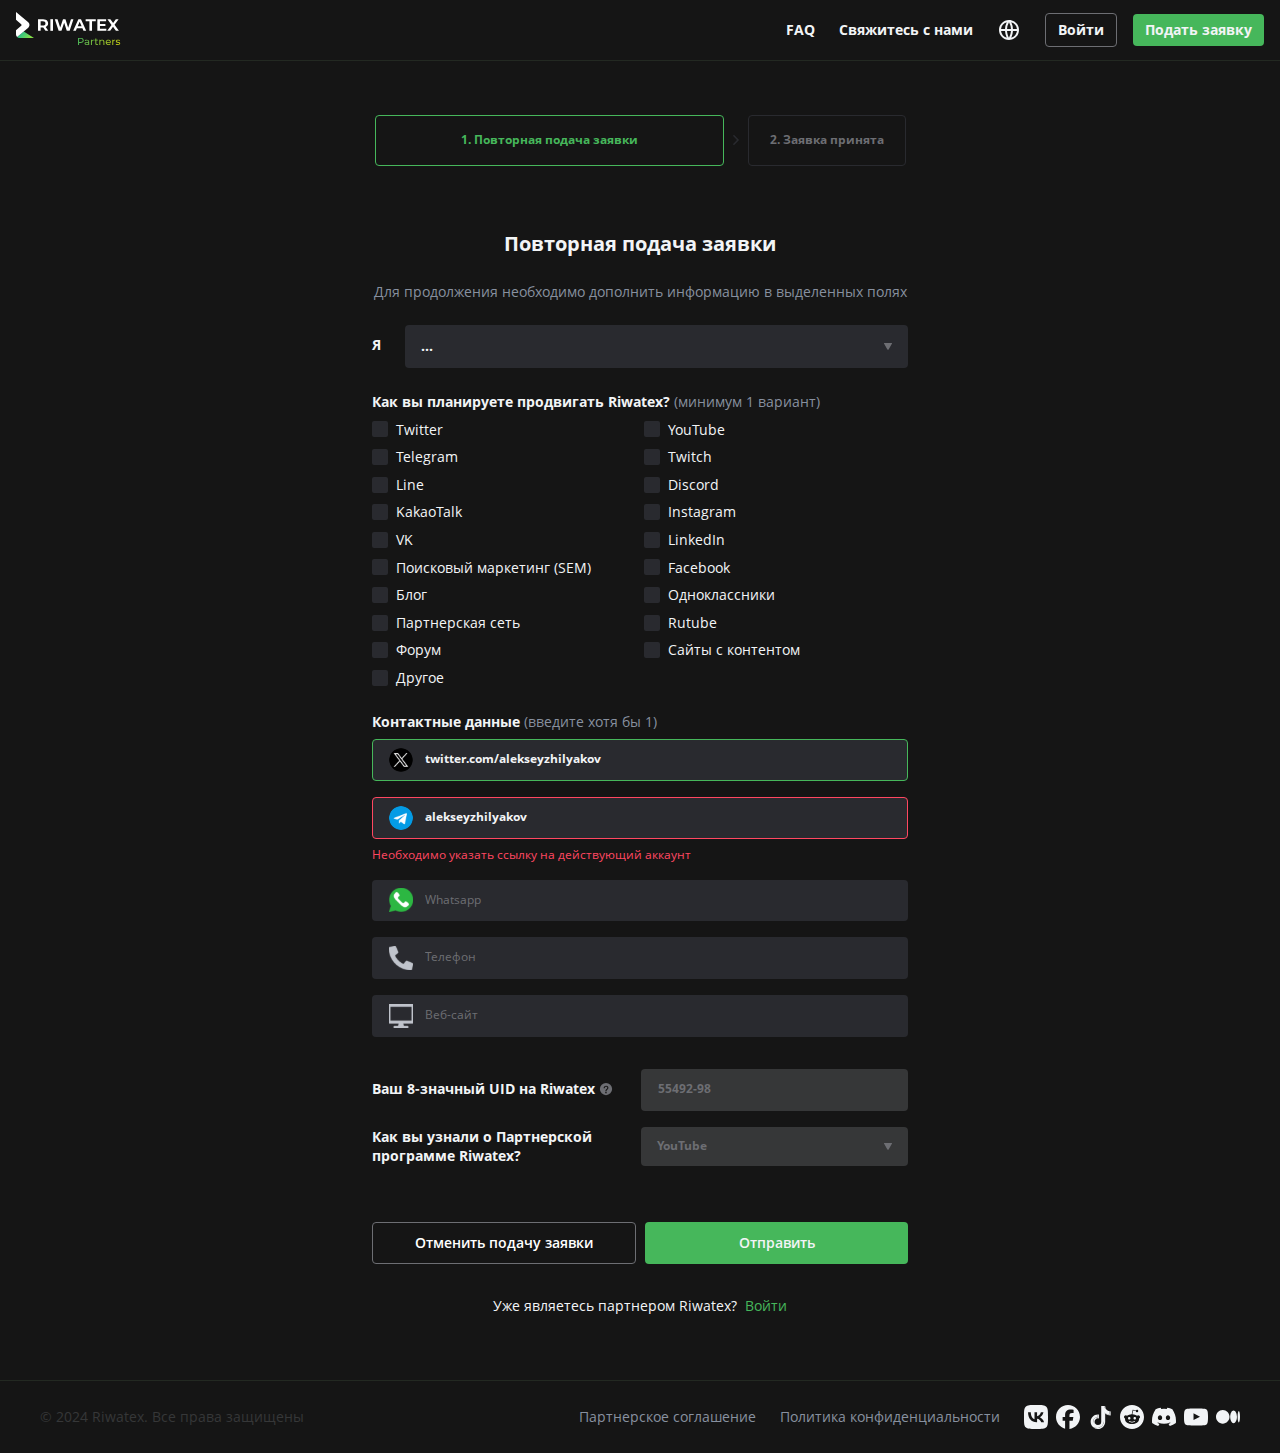
==== apply-repeat.html @ 4614bf26 "страница повторной подачи заявки" ====
<!DOCTYPE html>
<html lang="ru">
  <head>
    <meta charset="utf-8">
    <meta http-equiv="X-UA-Compatible" content="IE=edge">
    <title>Riwatex Apply-Repeat</title>
    <meta name="theme-color" content="#fff">
    <meta name="apple-mobile-web-app-status-bar-style" content="black-translucent">
    <meta name="viewport" content="width=device-width, viewport-fit=cover, user-scalable=no, initial-scale=1.0, maximum-scale=1.0, minimum-scale=1.0">
    <link rel="shortcut icon" href="img/favicons/favicon.ico" type="image/x-icon">
    <link rel="icon" sizes="16x16" href="img/favicons/favicon-16x16.png" type="image/png">
    <link rel="icon" sizes="32x32" href="img/favicons/favicon-32x32.png" type="image/png">
    <link rel="apple-touch-icon-precomposed" href="img/favicons/apple-touch-icon-precomposed.png">
    <link rel="apple-touch-icon" href="img/favicons/apple-touch-icon.png">
    <link rel="apple-touch-icon" sizes="57x57" href="img/favicons/apple-touch-icon-57x57.png">
    <link rel="apple-touch-icon" sizes="60x60" href="img/favicons/apple-touch-icon-60x60.png">
    <link rel="apple-touch-icon" sizes="72x72" href="img/favicons/apple-touch-icon-72x72.png">
    <link rel="apple-touch-icon" sizes="76x76" href="img/favicons/apple-touch-icon-76x76.png">
    <link rel="apple-touch-icon" sizes="114x114" href="img/favicons/apple-touch-icon-114x114.png">
    <link rel="apple-touch-icon" sizes="120x120" href="img/favicons/apple-touch-icon-120x120.png">
    <link rel="apple-touch-icon" sizes="144x144" href="img/favicons/apple-touch-icon-144x144.png">
    <link rel="apple-touch-icon" sizes="152x152" href="img/favicons/apple-touch-icon-152x152.png">
    <link rel="apple-touch-icon" sizes="167x167" href="img/favicons/apple-touch-icon-167x167.png">
    <link rel="apple-touch-icon" sizes="180x180" href="img/favicons/apple-touch-icon-180x180.png">
    <link rel="apple-touch-icon" sizes="1024x1024" href="img/favicons/apple-touch-icon-1024x1024.png">
    <link rel="stylesheet" href="styles/main.min.css">
  </head>
  <body>
    <div class="wrapper">
      <header class="header"> 
        <div class="header__inner"> <a class="header__logo" href="/"><img src="img/header/logo.svg" alt="Riwatex"></a>
          <div class="header__links-logout"><a class="header__link" href="/">FAQ</a><a class="header__link" href="/">Свяжитесь с нами</a></div>
          <div class="header__lang js-openLang">
            <svg>
              <use xlink:href="img/sprites/sprite.svg#lang"></use>
            </svg>
          </div><a class="link-btn header__link-btn-simple link-btn--simple" href="#" target="_self">Войти</a><a class="link-btn header__link-btn-green link-btn--green" href="/apply.html" target="_self">Подать заявку</a>
          <div class="header__burger js-burgerBtn">
            <svg>
              <use xlink:href="img/sprites/sprite.svg#burger"></use>
            </svg>
          </div>
        </div>
        <div class="mobile-menu js-mobileMenu">
          <div class="container">
            <div class="mobile-menu__inner"><a class="mobile-menu__link" href="#">FAQ </a><a class="mobile-menu__link" href="#">Свяжитесь с нами</a>
            </div>
          </div>
        </div>
        <div class="mobile-lang mobile-lang--logout js-mobileLang">
          <div class="container">
            <div class="mobile-lang__inner">
              <h4 class="mobile-lang__title">Выбрать язык
                <svg class="js-closeLang">
                  <use xlink:href="img/sprites/sprite.svg#close"></use>
                </svg>
              </h4>
              <ul class="mobile-lang__items">
                <li class="mobile-lang__item js-mobileLangItem"><span>EN</span>English</li>
                <li class="mobile-lang__item js-mobileLangItem active"><span>RU</span>Русский</li>
                <li class="mobile-lang__item js-mobileLangItem"><span>KZ</span>Kazakh</li>
              </ul>
            </div>
          </div>
        </div>
        <div class="header-profile js-header-profile">
          <div class="header-profile__inner">
            <h4 class="header-profile__min-title">Обзор</h4>
            <ul class="header-profile__items">
              <li class="header-profile__item">
                <svg>
                  <use xlink:href="img/sprites/sprite.svg#profile"></use>
                </svg><a href="#">Мой профиль</a>
              </li>
              <li class="header-profile__item">
                <svg>
                  <use xlink:href="img/sprites/sprite.svg#security"></use>
                </svg><a href="#">Безопасность</a>
              </li>
              <li class="header-profile__item">
                <svg>
                  <use xlink:href="img/sprites/sprite.svg#key"></use>
                </svg><a href="#">Настройка 2FA</a>
              </li>
              <li class="header-profile__item">
                <svg>
                  <use xlink:href="img/sprites/sprite.svg#clock"></use>
                </svg><a href="#">История входа</a>
              </li>
            </ul><a class="header-profile__log-out" href="#">
              <svg>
                <use xlink:href="img/sprites/sprite.svg#log-out"></use>
              </svg>Выйти</a>
          </div>
        </div>
      </header>
      <main class="main"> 
        <div class="application">
          <div class="container">
            <div class="application-steps application-steps--text">
              <div class="application-steps__item js-numberStep">1<span>. Повторная подача заявки </span></div><img src="img/application/arrow-step.svg" alt="">
              <div class="application-steps__item js-numberStep">2<span>. Заявка принята</span></div>
            </div>
            <div class="application__inner"> 
              <div class="application-repeat js-applicationStep" data-step="1">
                <h1 class="application__title">Повторная подача заявки</h1>
                <p class="application__text">Для продолжения необходимо дополнить информацию в выделенных полях</p>
                <div class="application__form js-form">
                  <div class="application__select application__select--wide"><span>Я</span>
                    <div class="input__block js-selectCheck">
                      <div class="input__select itc-select js-select">
                        <button class="input__select-toggle input__select-toggle--big itc-select__toggle" type="button" name="who" value="none" data-select="toggle" data-index="0">...</button>
                        <div class="input__select-dropdown itc-select__dropdown">
                          <ul class="input__select-options itc-select__options js-searchBlock">
                            <li class="input__select-option itc-select__option" data-select="option" data-value="" data-index="0">...</li>
                            <li class="input__select-option itc-select__option" data-select="option" data-value="Блогер / Влогер" data-index="1"> 
                              <div class="input__select-icon"> <img src="img/application/camera.svg" alt=""></div>Блогер / Влогер
                            </li>
                            <li class="input__select-option itc-select__option" data-select="option" data-value="Создатель контента" data-index="2"> 
                              <div class="input__select-icon"> <img src="img/application/writing.svg" alt=""></div>Создатель контента
                            </li>
                            <li class="input__select-option itc-select__option" data-select="option" data-value="Профессиональный маркетинговый партнер" data-index="3">
                              <div class="input__select-icon"> <img src="img/application/speaker.svg" alt=""></div>Профессиональный маркетинговый партнер
                            </li>
                            <li class="input__select-option itc-select__option" data-select="option" data-value="Трейдер со своим торговым сообещством" data-index="4"> 
                              <div class="input__select-icon"> <img src="img/application/chart.svg" alt=""></div>Трейдер со своим торговым сообещством
                            </li>
                            <li class="input__select-option itc-select__option" data-select="option" data-value="Разработчик торговых инструментов" data-index="5"> 
                              <div class="input__select-icon"> <img src="img/application/computer.svg" alt=""></div>Разработчик торговых инструментов
                            </li>
                            <li class="input__select-option itc-select__option" data-select="option" data-value="Другое" data-index="6"> 
                              <div class="input__select-icon"> </div>Другое
                            </li>
                          </ul>
                        </div>
                      </div>
                      <div class="input__error js-inputError">Выберите опцию</div>
                    </div>
                  </div>
                  <div class="application-about__checkboxes js-checkboxes">
                    <h4 class="application-about__label">Как вы планируете продвигать Riwatex? <span>(минимум 1 вариант)</span></h4>
                    <div class="application-about__checkboxes-wrapper">
                      <div class="application-about__checkboxes-column">
                                <label class="custom-checkbox js-checkboxCheck">
                                  <input type="checkbox" value="Twitter"><span>Twitter</span>
                                </label>
                                <label class="custom-checkbox js-checkboxCheck">
                                  <input type="checkbox" value="Telegram"><span>Telegram</span>
                                </label>
                                <label class="custom-checkbox js-checkboxCheck">
                                  <input type="checkbox" value="Line"><span>Line</span>
                                </label>
                                <label class="custom-checkbox js-checkboxCheck">
                                  <input type="checkbox" value="KakaoTalk"><span>KakaoTalk</span>
                                </label>
                                <label class="custom-checkbox js-checkboxCheck">
                                  <input type="checkbox" value="VK"><span>VK</span>
                                </label>
                                <label class="custom-checkbox js-checkboxCheck">
                                  <input type="checkbox" value="Поисковый маркетинг (SEM)"><span>Поисковый маркетинг (SEM)</span>
                                </label>
                                <label class="custom-checkbox js-checkboxCheck">
                                  <input type="checkbox" value="Блог"><span>Блог</span>
                                </label>
                                <label class="custom-checkbox js-checkboxCheck">
                                  <input type="checkbox" value="Партнерская сеть"><span>Партнерская сеть</span>
                                </label>
                                <label class="custom-checkbox js-checkboxCheck">
                                  <input type="checkbox" value="Форум"><span>Форум</span>
                                </label>
                        <label class="custom-checkbox js-checkboxCheck">
                          <input class="js-checkboxOther" type="checkbox" value="Другое"><span>Другое</span>
                        </label>
                        <div class="input__block application-about__other-input js-otherInputForCheckbox">
                          <div class="input__wrap"> 
                            <input class="input js-emptyCheck js-emptyCheckInputWithCheckbox" type="text" id="other" placeholder="Напишите свой вариант">
                            <div class="input__error js-inputError">Обязательно для заполнения</div>
                          </div>
                        </div>
                      </div>
                      <div class="application-about__checkboxes-column">
                                <label class="custom-checkbox js-checkboxCheck">
                                  <input type="checkbox" value="YouTube"><span>YouTube</span>
                                </label>
                                <label class="custom-checkbox js-checkboxCheck">
                                  <input type="checkbox" value="Twitch"><span>Twitch</span>
                                </label>
                                <label class="custom-checkbox js-checkboxCheck">
                                  <input type="checkbox" value="Discord"><span>Discord</span>
                                </label>
                                <label class="custom-checkbox js-checkboxCheck">
                                  <input type="checkbox" value="Instagram"><span>Instagram</span>
                                </label>
                                <label class="custom-checkbox js-checkboxCheck">
                                  <input type="checkbox" value="LinkedIn"><span>LinkedIn</span>
                                </label>
                                <label class="custom-checkbox js-checkboxCheck">
                                  <input type="checkbox" value="Facebook"><span>Facebook</span>
                                </label>
                                <label class="custom-checkbox js-checkboxCheck">
                                  <input type="checkbox" value="Одноклассники"><span>Одноклассники</span>
                                </label>
                                <label class="custom-checkbox js-checkboxCheck">
                                  <input type="checkbox" value="Rutube"><span>Rutube</span>
                                </label>
                                <label class="custom-checkbox js-checkboxCheck">
                                  <input type="checkbox" value="Сайты с контентом"><span>Сайты с контентом</span>
                                </label>
                      </div>
                    </div>
                    <div class="input__error js-inputError js-inputErrorCheckboxes">Выберите хотя бы 1 вариант</div>
                  </div>
                  <div class="application-about__contact-data js-contactData">
                    <h4 class="application-about__label application-about__label--mb">Контактные данные <span>(введите хотя бы 1)</span></h4>
                    <div class="input__block-social">
                      <input class="valid input input--social input--social-twitter js-checkContactInput" type="text" value="twitter.com/alekseyzhilyakov">
                    </div>
                    <div class="input__block-social">
                      <input class="error input input--social input--social-telegram js-checkContactInput" type="text" value="alekseyzhilyakov">
                      <div class="input__error" style="display:block">Необходимо указать ссылку на действующий аккаунт</div>
                    </div>
                    <div class="input__block-social">
                      <input class="input input--social input--social-whatsapp js-checkContactInput" type="text" placeholder="Whatsapp">
                    </div>
                    <div class="input__block-social">
                      <input class="input input--social input--social-telephone js-checkContactInput" type="text" placeholder="Телефон">
                    </div>
                    <div class="input__block-social">
                      <input class="input input--social input--social-website js-checkContactInput" type="text" placeholder="Веб-сайт">
                    </div>
                    <div class="input__error js-inputError">Введите хотя бы 1 вариант</div>
                  </div>
                  <div class="input__block application-about__last-inputs">
                    <label class="input__label input__label--img">Ваш 8-значный UID на Riwatex
                      <svg>
                        <use xlink:href="img/sprites/sprite.svg#question"></use>
                      </svg>
                    </label>
                    <div class="input__wrap"> 
                      <input class="input" type="text" value="55492-98" disabled>
                      <div class="input__error js-inputError">Обязательно для заполнения</div>
                    </div>
                  </div>
                  <div class="input__block input__block--about-apply application-about__last-inputs">
                    <label class="input__label">Как вы узнали о Партнерской<br> программе Riwatex?</label>
                    <div class="input__wrap application__select">
                      <div class="input__select itc-select js-select disabled">
                        <button class="input__select-toggle itc-select__toggle" type="button" name="phonecode" value="YouTube" data-select="toggle" data-index="0">YouTube</button>
                      </div>
                      <div class="input__error js-inputError">Выберите опцию</div>
                    </div>
                  </div>
                  <div class="application-about__btns">
                            <button class="btn application-about__btn btn--transparent">Отменить подачу заявки</button>
                            <button class="btn application-about__btn js-formCheck">Отправить</button>
                  </div>
                </div>
                <p class="application__post-text">Уже являетесь партнером Riwatex?<a href="#">Войти</a></p>
              </div>
              <div class="application-complete js-applicationStep" data-step="2" style="display: none"><img class="application-complete__img" src="img/application/complete-check.svg" alt="">
                <h1 class="application__title">Готово</h1>
                <p class="application__text">
                   Ваша заявка получена</p>
                <p class="application__text">
                   Ваша заявка находится на рассмотрении<br> Мы свяжемся с вами в ближайшее время</p>
              </div>
            </div>
          </div>
        </div>
      </main>
      <footer class="footer">
        <div class="container">
          <div class="footer__inner"><span class="footer__copyright">© 2024 Riwatex. Все права защищены</span>
            <div class="footer__links"><a href="#">Партнерское соглашение </a><a href="#">Политика конфиденциальности</a></div>
            <ul class="footer__social-links">
              <li><a class="footer__social-link" href="#">
                  <svg>
                    <use xlink:href="img/sprites/sprite.svg#vk"></use>
                  </svg></a></li>
              <li><a class="footer__social-link" href="#">
                  <svg>
                    <use xlink:href="img/sprites/sprite.svg#facebook"></use>
                  </svg></a></li>
              <li><a class="footer__social-link" href="#">
                  <svg>
                    <use xlink:href="img/sprites/sprite.svg#tiktok"></use>
                  </svg></a></li>
              <li><a class="footer__social-link" href="#">
                  <svg>
                    <use xlink:href="img/sprites/sprite.svg#reddit"></use>
                  </svg></a></li>
              <li><a class="footer__social-link" href="#">
                  <svg>
                    <use xlink:href="img/sprites/sprite.svg#discord"></use>
                  </svg></a></li>
              <li><a class="footer__social-link" href="#">
                  <svg>
                    <use xlink:href="img/sprites/sprite.svg#youtube"></use>
                  </svg></a></li>
              <li><a class="footer__social-link" href="#">
                  <svg>
                    <use xlink:href="img/sprites/sprite.svg#medium"></use>
                  </svg></a></li>
            </ul>
          </div>
        </div>
      </footer>
    </div>
    <script src="js/vendor.min.js"></script>
    <script src="js/main.min.js"></script>
    <script></script>
  </body>
</html>
---- styles/main.min.css ----
html{line-height:1.15;-webkit-text-size-adjust:100%}details,main{display:block}hr{-webkit-box-sizing:content-box;box-sizing:content-box;height:0;overflow:visible}code,kbd,pre,samp{font-family:monospace,monospace}abbr[title]{border-bottom:none;text-decoration:underline;-webkit-text-decoration:underline dotted;text-decoration:underline dotted}b,strong{font-weight:bolder}sub,sup{line-height:0;position:relative}sub{bottom:-.25em}sup{top:-.5em}button,input,optgroup,select,textarea{font-family:inherit;font-size:100%;line-height:1.15;margin:0}button,input{overflow:visible}button,select{text-transform:none}[type=button],[type=reset],[type=submit],button{-webkit-appearance:button}[type=button]::-moz-focus-inner,[type=reset]::-moz-focus-inner,[type=submit]::-moz-focus-inner,button::-moz-focus-inner{border-style:none;padding:0}[type=button]:-moz-focusring,[type=reset]:-moz-focusring,[type=submit]:-moz-focusring,button:-moz-focusring{outline:ButtonText dotted 1px}legend{-webkit-box-sizing:border-box;box-sizing:border-box;color:inherit;display:table;max-width:100%;white-space:normal}progress{vertical-align:baseline}textarea{overflow:auto}[type=checkbox],[type=radio]{-webkit-box-sizing:border-box;box-sizing:border-box;padding:0}[type=number]::-webkit-inner-spin-button,[type=number]::-webkit-outer-spin-button{height:auto}[type=search]{-webkit-appearance:textfield;outline-offset:-2px}[type=search]::-webkit-search-decoration{-webkit-appearance:none}::-webkit-file-upload-button{-webkit-appearance:button;font:inherit}summary{display:list-item}[hidden],template{display:none}a,abbr,acronym,address,applet,b,big,blockquote,body,caption,center,cite,code,dd,del,dfn,div,dl,dt,em,fieldset,font,form,h1,h2,h3,h4,h5,h6,html,i,iframe,img,ins,kbd,label,legend,li,object,ol,p,pre,q,s,samp,small,span,strike,strong,sub,sup,table,tbody,td,tfoot,th,thead,tr,tt,u,ul,var{margin:0;padding:0;border:0;outline:0;font-size:100%;vertical-align:baseline;background:0 0}ol,ul{list-style:none}blockquote,q{quotes:none}blockquote:after,blockquote:before,q:after,q:before{content:"";content:none}:focus{outline:0}ins{text-decoration:none}del{text-decoration:line-through}table{border-collapse:collapse;border-spacing:0}.itc-select{position:relative;width:100%}.itc-select__toggle{position:relative;display:block;width:100%;padding:16px 12px;font-size:12px;line-height:1.4;background-color:transparent;border:1px solid #363738;border-radius:4px;cursor:pointer;-webkit-user-select:none;-moz-user-select:none;-ms-user-select:none;user-select:none;color:#f2f4f6;-webkit-transition:.1s ease-in-out;transition:.1s ease-in-out}.itc-select__toggle::after{position:absolute;content:"";background-image:initial;background-color:#6d6e73;width:8px;height:8px;right:16px;top:calc(50% - 4px);z-index:2;-webkit-mask-image:url(../img/sprites/sprite.svg#triangle);mask-image:url(../img/sprites/sprite.svg#triangle);-webkit-mask-position:center;mask-position:center;-webkit-mask-repeat:no-repeat;mask-repeat:no-repeat;-webkit-mask-size:cover;mask-size:cover;-webkit-mask-size:14px;mask-size:14px;-webkit-transition:.1s ease-in-out;transition:.1s ease-in-out}.itc-select__toggle:focus{outline:0}.itc-select_show .itc-select__toggle::after{-webkit-transform:rotate(180deg);-ms-transform:rotate(180deg);transform:rotate(180deg)}.itc-select__dropdown{scrollbar-color:#646567;-ms-overflow-style:none;position:absolute;top:100%;right:0;left:0;z-index:2;display:none;max-height:10rem;overflow-y:auto;background-color:#292a2f;border-radius:4px}.itc-select__dropdown::-webkit-scrollbar{width:4px;scrollbar-width:initial}.itc-select__dropdown::-webkit-scrollbar-track{background:0 0}.itc-select__dropdown::-webkit-scrollbar-thumb{background-color:#646567;border-radius:3px}.itc-select_show .itc-select__backdrop,.itc-select_show .itc-select__dropdown{display:block}.itc-select__options{margin:0;padding:0;list-style:none}.itc-select__option{padding:8px 16px}.itc-select__option_selected{background-color:#e1f5fe}.itc-select__option:hover{background-color:#18191c;cursor:pointer;-webkit-transition:background-color .1s ease-in-out;transition:background-color .1s ease-in-out}@font-face{font-family:swiper-icons;src:url("data:application/font-woff;charset=utf-8;base64, [base64]//wADZ2x5ZgAAAywAAADMAAAD2MHtryVoZWFkAAABbAAAADAAAAA2E2+eoWhoZWEAAAGcAAAAHwAAACQC9gDzaG10eAAAAigAAAAZAAAArgJkABFsb2NhAAAC0AAAAFoAAABaFQAUGG1heHAAAAG8AAAAHwAAACAAcABAbmFtZQAAA/gAAAE5AAACXvFdBwlwb3N0AAAFNAAAAGIAAACE5s74hXjaY2BkYGAAYpf5Hu/j+W2+MnAzMYDAzaX6QjD6/4//Bxj5GA8AuRwMYGkAPywL13jaY2BkYGA88P8Agx4j+/8fQDYfA1AEBWgDAIB2BOoAeNpjYGRgYNBh4GdgYgABEMnIABJzYNADCQAACWgAsQB42mNgYfzCOIGBlYGB0YcxjYGBwR1Kf2WQZGhhYGBiYGVmgAFGBiQQkOaawtDAoMBQxXjg/wEGPcYDDA4wNUA2CCgwsAAAO4EL6gAAeNpj2M0gyAACqxgGNWBkZ2D4/wMA+xkDdgAAAHjaY2BgYGaAYBkGRgYQiAHyGMF8FgYHIM3DwMHABGQrMOgyWDLEM1T9/w8UBfEMgLzE////P/5//f/V/xv+r4eaAAeMbAxwIUYmIMHEgKYAYjUcsDAwsLKxc3BycfPw8jEQA/[base64]/uznmfPFBNODM2K7MTQ45YEAZqGP81AmGGcF3iPqOop0r1SPTaTbVkfUe4HXj97wYE+yNwWYxwWu4v1ugWHgo3S1XdZEVqWM7ET0cfnLGxWfkgR42o2PvWrDMBSFj/IHLaF0zKjRgdiVMwScNRAoWUoH78Y2icB/yIY09An6AH2Bdu/UB+yxopYshQiEvnvu0dURgDt8QeC8PDw7Fpji3fEA4z/PEJ6YOB5hKh4dj3EvXhxPqH/SKUY3rJ7srZ4FZnh1PMAtPhwP6fl2PMJMPDgeQ4rY8YT6Gzao0eAEA409DuggmTnFnOcSCiEiLMgxCiTI6Cq5DZUd3Qmp10vO0LaLTd2cjN4fOumlc7lUYbSQcZFkutRG7g6JKZKy0RmdLY680CDnEJ+UMkpFFe1RN7nxdVpXrC4aTtnaurOnYercZg2YVmLN/d/gczfEimrE/fs/bOuq29Zmn8tloORaXgZgGa78yO9/cnXm2BpaGvq25Dv9S4E9+5SIc9PqupJKhYFSSl47+Qcr1mYNAAAAeNptw0cKwkAAAMDZJA8Q7OUJvkLsPfZ6zFVERPy8qHh2YER+3i/BP83vIBLLySsoKimrqKqpa2hp6+jq6RsYGhmbmJqZSy0sraxtbO3sHRydnEMU4uR6yx7JJXveP7WrDycAAAAAAAH//wACeNpjYGRgYOABYhkgZgJCZgZNBkYGLQZtIJsFLMYAAAw3ALgAeNolizEKgDAQBCchRbC2sFER0YD6qVQiBCv/H9ezGI6Z5XBAw8CBK/m5iQQVauVbXLnOrMZv2oLdKFa8Pjuru2hJzGabmOSLzNMzvutpB3N42mNgZGBg4GKQYzBhYMxJLMlj4GBgAYow/P/PAJJhLM6sSoWKfWCAAwDAjgbRAAB42mNgYGBkAIIbCZo5IPrmUn0hGA0AO8EFTQAA");font-weight:400;font-style:normal}:root{--swiper-theme-color:#007aff;--swiper-navigation-size:44px}:host{position:relative;display:block;margin-left:auto;margin-right:auto;z-index:1}.swiper{margin-left:auto;margin-right:auto;position:relative;overflow:hidden;list-style:none;padding:0;z-index:1;display:block}.swiper-vertical>.swiper-wrapper{-webkit-box-orient:vertical;-webkit-box-direction:normal;-ms-flex-direction:column;flex-direction:column}.swiper-wrapper{position:relative;width:100%;height:100%;z-index:1;display:-webkit-box;display:-ms-flexbox;display:flex;-webkit-transition-property:-webkit-transform;transition-property:transform,-webkit-transform;-webkit-transition-timing-function:var(--swiper-wrapper-transition-timing-function,initial);transition-timing-function:var(--swiper-wrapper-transition-timing-function,initial);-webkit-box-sizing:content-box;box-sizing:content-box}.swiper-android .swiper-slide,.swiper-ios .swiper-slide,.swiper-wrapper{-webkit-transform:translate3d(0,0,0);transform:translate3d(0,0,0)}.swiper-horizontal{-ms-touch-action:pan-y;touch-action:pan-y}.swiper-vertical{-ms-touch-action:pan-x;touch-action:pan-x}.swiper-slide{-ms-flex-negative:0;flex-shrink:0;width:100%;height:100%;position:relative;-webkit-transition-property:-webkit-transform;transition-property:transform,-webkit-transform;display:block}.swiper-slide-invisible-blank{visibility:hidden}.swiper-autoheight,.swiper-autoheight .swiper-slide{height:auto}.swiper-autoheight .swiper-wrapper{-webkit-box-align:start;-ms-flex-align:start;align-items:flex-start;-webkit-transition-property:height,-webkit-transform;transition-property:transform,height,-webkit-transform}.swiper-backface-hidden .swiper-slide{-webkit-transform:translateZ(0);transform:translateZ(0);-webkit-backface-visibility:hidden;backface-visibility:hidden}.swiper-3d.swiper-css-mode .swiper-wrapper{-webkit-perspective:1200px;perspective:1200px}.swiper-3d .swiper-wrapper{-webkit-transform-style:preserve-3d;transform-style:preserve-3d}.swiper-3d{-webkit-perspective:1200px;perspective:1200px}.swiper-3d .swiper-cube-shadow,.swiper-3d .swiper-slide{-webkit-transform-style:preserve-3d;transform-style:preserve-3d}.swiper-css-mode>.swiper-wrapper{overflow:auto;scrollbar-width:none;-ms-overflow-style:none}.swiper-css-mode>.swiper-wrapper::-webkit-scrollbar{display:none}.swiper-css-mode>.swiper-wrapper>.swiper-slide{scroll-snap-align:start start}.swiper-css-mode.swiper-horizontal>.swiper-wrapper{-ms-scroll-snap-type:x mandatory;scroll-snap-type:x mandatory}.swiper-css-mode.swiper-vertical>.swiper-wrapper{-ms-scroll-snap-type:y mandatory;scroll-snap-type:y mandatory}.swiper-css-mode.swiper-free-mode>.swiper-wrapper{-ms-scroll-snap-type:none;scroll-snap-type:none}.swiper-css-mode.swiper-free-mode>.swiper-wrapper>.swiper-slide{scroll-snap-align:none}.swiper-css-mode.swiper-centered>.swiper-wrapper::before{content:"";-ms-flex-negative:0;flex-shrink:0;-webkit-box-ordinal-group:10000;-ms-flex-order:9999;order:9999}.swiper-css-mode.swiper-centered>.swiper-wrapper>.swiper-slide{scroll-snap-align:center center;scroll-snap-stop:always}.swiper-css-mode.swiper-centered.swiper-horizontal>.swiper-wrapper>.swiper-slide:first-child{-webkit-margin-start:var(--swiper-centered-offset-before);margin-inline-start:var(--swiper-centered-offset-before)}.swiper-css-mode.swiper-centered.swiper-horizontal>.swiper-wrapper::before{height:100%;min-height:1px;width:var(--swiper-centered-offset-after)}.swiper-css-mode.swiper-centered.swiper-vertical>.swiper-wrapper>.swiper-slide:first-child{-webkit-margin-before:var(--swiper-centered-offset-before);margin-block-start:var(--swiper-centered-offset-before)}.swiper-css-mode.swiper-centered.swiper-vertical>.swiper-wrapper::before{width:100%;min-width:1px;height:var(--swiper-centered-offset-after)}.swiper-3d .swiper-slide-shadow,.swiper-3d .swiper-slide-shadow-bottom,.swiper-3d .swiper-slide-shadow-left,.swiper-3d .swiper-slide-shadow-right,.swiper-3d .swiper-slide-shadow-top{position:absolute;left:0;top:0;width:100%;height:100%;pointer-events:none;z-index:10}.swiper-3d .swiper-slide-shadow{background:rgba(0,0,0,.15)}.swiper-3d .swiper-slide-shadow-left{background-image:-webkit-gradient(linear,right top,left top,from(rgba(0,0,0,.5)),to(rgba(0,0,0,0)));background-image:linear-gradient(to left,rgba(0,0,0,.5),rgba(0,0,0,0))}.swiper-3d .swiper-slide-shadow-right{background-image:-webkit-gradient(linear,left top,right top,from(rgba(0,0,0,.5)),to(rgba(0,0,0,0)));background-image:linear-gradient(to right,rgba(0,0,0,.5),rgba(0,0,0,0))}.swiper-3d .swiper-slide-shadow-top{background-image:-webkit-gradient(linear,left bottom,left top,from(rgba(0,0,0,.5)),to(rgba(0,0,0,0)));background-image:linear-gradient(to top,rgba(0,0,0,.5),rgba(0,0,0,0))}.swiper-3d .swiper-slide-shadow-bottom{background-image:-webkit-gradient(linear,left top,left bottom,from(rgba(0,0,0,.5)),to(rgba(0,0,0,0)));background-image:linear-gradient(to bottom,rgba(0,0,0,.5),rgba(0,0,0,0))}.swiper-lazy-preloader{width:42px;height:42px;position:absolute;left:50%;top:50%;margin-left:-21px;margin-top:-21px;z-index:10;-webkit-transform-origin:50%;-ms-transform-origin:50%;transform-origin:50%;-webkit-box-sizing:border-box;box-sizing:border-box;border:4px solid var(--swiper-preloader-color,var(--swiper-theme-color));border-radius:50%;border-top-color:transparent}.swiper-watch-progress .swiper-slide-visible .swiper-lazy-preloader,.swiper:not(.swiper-watch-progress) .swiper-lazy-preloader{-webkit-animation:1s linear infinite swiper-preloader-spin;animation:1s linear infinite swiper-preloader-spin}.swiper-lazy-preloader-white{--swiper-preloader-color:#fff}.swiper-lazy-preloader-black{--swiper-preloader-color:#000}@-webkit-keyframes swiper-preloader-spin{0%{-webkit-transform:rotate(0);transform:rotate(0)}100%{-webkit-transform:rotate(360deg);transform:rotate(360deg)}}@keyframes swiper-preloader-spin{0%{-webkit-transform:rotate(0);transform:rotate(0)}100%{-webkit-transform:rotate(360deg);transform:rotate(360deg)}}.swiper-virtual .swiper-slide{-webkit-backface-visibility:hidden;-webkit-transform:translateZ(0);transform:translateZ(0)}.swiper-virtual.swiper-css-mode .swiper-wrapper::after{content:"";position:absolute;left:0;top:0;pointer-events:none}.swiper-virtual.swiper-css-mode.swiper-horizontal .swiper-wrapper::after{height:1px;width:var(--swiper-virtual-size)}.swiper-virtual.swiper-css-mode.swiper-vertical .swiper-wrapper::after{width:1px;height:var(--swiper-virtual-size)}.swiper-button-next,.swiper-button-prev{position:absolute;top:var(--swiper-navigation-top-offset,50%);width:calc(var(--swiper-navigation-size)/ 44 * 27);height:var(--swiper-navigation-size);margin-top:calc(0px - var(--swiper-navigation-size)/ 2);cursor:pointer;display:-webkit-box;display:-ms-flexbox;display:flex;-webkit-box-align:center;-ms-flex-align:center;align-items:center;-webkit-box-pack:center;-ms-flex-pack:center;justify-content:center;color:var(--swiper-navigation-color,var(--swiper-theme-color))}.swiper-button-next.swiper-button-disabled,.swiper-button-prev.swiper-button-disabled{opacity:.35;cursor:auto;pointer-events:none}.swiper-button-next.swiper-button-hidden,.swiper-button-prev.swiper-button-hidden{opacity:0;cursor:auto;pointer-events:none}.swiper-navigation-disabled .swiper-button-next,.swiper-navigation-disabled .swiper-button-prev{display:none!important}.swiper-button-next svg,.swiper-button-prev svg{width:100%;height:100%;-o-object-fit:contain;object-fit:contain;-webkit-transform-origin:center;-ms-transform-origin:center;transform-origin:center}.swiper-rtl .swiper-button-next svg,.swiper-rtl .swiper-button-prev svg{-webkit-transform:rotate(180deg);-ms-transform:rotate(180deg);transform:rotate(180deg)}.swiper-button-prev,.swiper-rtl .swiper-button-next{left:var(--swiper-navigation-sides-offset,10px);right:auto}.swiper-button-lock{display:none}.swiper-button-next:after,.swiper-button-prev:after{font-family:swiper-icons;font-size:var(--swiper-navigation-size);text-transform:none!important;letter-spacing:0;font-variant:initial;line-height:1}.swiper-button-prev:after,.swiper-rtl .swiper-button-next:after{content:"prev"}.swiper-button-next,.swiper-rtl .swiper-button-prev{right:var(--swiper-navigation-sides-offset,10px);left:auto}.swiper-button-next:after,.swiper-rtl .swiper-button-prev:after{content:"next"}.swiper-pagination{position:absolute;text-align:center;-webkit-transition:opacity .3s;transition:opacity .3s;-webkit-transform:translate3d(0,0,0);transform:translate3d(0,0,0);z-index:10}.swiper-pagination.swiper-pagination-hidden{opacity:0}.swiper-pagination-disabled>.swiper-pagination,.swiper-pagination.swiper-pagination-disabled{display:none!important}.swiper-horizontal>.swiper-pagination-bullets,.swiper-pagination-bullets.swiper-pagination-horizontal,.swiper-pagination-custom,.swiper-pagination-fraction{bottom:var(--swiper-pagination-bottom,8px);top:var(--swiper-pagination-top,auto);left:0;width:100%}.swiper-pagination-bullets-dynamic{overflow:hidden;font-size:0}.swiper-pagination-bullets-dynamic .swiper-pagination-bullet{-webkit-transform:scale(.33);-ms-transform:scale(.33);transform:scale(.33);position:relative}.swiper-pagination-bullets-dynamic .swiper-pagination-bullet-active,.swiper-pagination-bullets-dynamic .swiper-pagination-bullet-active-main{-webkit-transform:scale(1);-ms-transform:scale(1);transform:scale(1)}.swiper-pagination-bullets-dynamic .swiper-pagination-bullet-active-prev{-webkit-transform:scale(.66);-ms-transform:scale(.66);transform:scale(.66)}.swiper-pagination-bullets-dynamic .swiper-pagination-bullet-active-prev-prev{-webkit-transform:scale(.33);-ms-transform:scale(.33);transform:scale(.33)}.swiper-pagination-bullets-dynamic .swiper-pagination-bullet-active-next{-webkit-transform:scale(.66);-ms-transform:scale(.66);transform:scale(.66)}.swiper-pagination-bullets-dynamic .swiper-pagination-bullet-active-next-next{-webkit-transform:scale(.33);-ms-transform:scale(.33);transform:scale(.33)}.swiper-pagination-bullet{width:var(--swiper-pagination-bullet-width,var(--swiper-pagination-bullet-size,8px));height:var(--swiper-pagination-bullet-height,var(--swiper-pagination-bullet-size,8px));display:inline-block;border-radius:var(--swiper-pagination-bullet-border-radius,50%);background:var(--swiper-pagination-bullet-inactive-color,#000);opacity:var(--swiper-pagination-bullet-inactive-opacity,.2)}button.swiper-pagination-bullet{border:none;margin:0;padding:0;-webkit-box-shadow:none;box-shadow:none;-webkit-appearance:none;-moz-appearance:none;appearance:none}.swiper-pagination-clickable .swiper-pagination-bullet{cursor:pointer}.swiper-pagination-bullet:only-child{display:none!important}.swiper-pagination-bullet-active{opacity:var(--swiper-pagination-bullet-opacity,1);background:var(--swiper-pagination-color,var(--swiper-theme-color))}.swiper-pagination-vertical.swiper-pagination-bullets,.swiper-vertical>.swiper-pagination-bullets{right:var(--swiper-pagination-right,8px);left:var(--swiper-pagination-left,auto);top:50%;-webkit-transform:translate3d(0,-50%,0);transform:translate3d(0,-50%,0)}.swiper-pagination-vertical.swiper-pagination-bullets .swiper-pagination-bullet,.swiper-vertical>.swiper-pagination-bullets .swiper-pagination-bullet{margin:var(--swiper-pagination-bullet-vertical-gap,6px) 0;display:block}.swiper-pagination-vertical.swiper-pagination-bullets.swiper-pagination-bullets-dynamic,.swiper-vertical>.swiper-pagination-bullets.swiper-pagination-bullets-dynamic{top:50%;-webkit-transform:translateY(-50%);-ms-transform:translateY(-50%);transform:translateY(-50%);width:8px}.swiper-pagination-vertical.swiper-pagination-bullets.swiper-pagination-bullets-dynamic .swiper-pagination-bullet,.swiper-vertical>.swiper-pagination-bullets.swiper-pagination-bullets-dynamic .swiper-pagination-bullet{display:inline-block;-webkit-transition:top .2s,-webkit-transform .2s;transition:transform .2s,top .2s,-webkit-transform .2s}.swiper-horizontal>.swiper-pagination-bullets .swiper-pagination-bullet,.swiper-pagination-horizontal.swiper-pagination-bullets .swiper-pagination-bullet{margin:0 var(--swiper-pagination-bullet-horizontal-gap,4px)}.swiper-horizontal>.swiper-pagination-bullets.swiper-pagination-bullets-dynamic,.swiper-pagination-horizontal.swiper-pagination-bullets.swiper-pagination-bullets-dynamic{left:50%;-webkit-transform:translateX(-50%);-ms-transform:translateX(-50%);transform:translateX(-50%);white-space:nowrap}.swiper-horizontal>.swiper-pagination-bullets.swiper-pagination-bullets-dynamic .swiper-pagination-bullet,.swiper-pagination-horizontal.swiper-pagination-bullets.swiper-pagination-bullets-dynamic .swiper-pagination-bullet{-webkit-transition:left .2s,-webkit-transform .2s;transition:transform .2s,left .2s,-webkit-transform .2s}.swiper-horizontal.swiper-rtl>.swiper-pagination-bullets-dynamic .swiper-pagination-bullet{-webkit-transition:right .2s,-webkit-transform .2s;transition:transform .2s,right .2s,-webkit-transform .2s}.swiper-pagination-fraction{color:var(--swiper-pagination-fraction-color,inherit)}.swiper-pagination-progressbar{background:var(--swiper-pagination-progressbar-bg-color,rgba(0,0,0,.25));position:absolute}.swiper-pagination-progressbar .swiper-pagination-progressbar-fill{background:var(--swiper-pagination-color,var(--swiper-theme-color));position:absolute;left:0;top:0;width:100%;height:100%;-webkit-transform:scale(0);-ms-transform:scale(0);transform:scale(0);-webkit-transform-origin:left top;-ms-transform-origin:left top;transform-origin:left top}.swiper-rtl .swiper-pagination-progressbar .swiper-pagination-progressbar-fill{-webkit-transform-origin:right top;-ms-transform-origin:right top;transform-origin:right top}.swiper-horizontal>.swiper-pagination-progressbar,.swiper-pagination-progressbar.swiper-pagination-horizontal,.swiper-pagination-progressbar.swiper-pagination-vertical.swiper-pagination-progressbar-opposite,.swiper-vertical>.swiper-pagination-progressbar.swiper-pagination-progressbar-opposite{width:100%;height:var(--swiper-pagination-progressbar-size,4px);left:0;top:0}.swiper-horizontal>.swiper-pagination-progressbar.swiper-pagination-progressbar-opposite,.swiper-pagination-progressbar.swiper-pagination-horizontal.swiper-pagination-progressbar-opposite,.swiper-pagination-progressbar.swiper-pagination-vertical,.swiper-vertical>.swiper-pagination-progressbar{width:var(--swiper-pagination-progressbar-size,4px);height:100%;left:0;top:0}.swiper-pagination-lock{display:none}.swiper-scrollbar{border-radius:var(--swiper-scrollbar-border-radius,10px);position:relative;-ms-touch-action:none;touch-action:none;background:var(--swiper-scrollbar-bg-color,rgba(0,0,0,.1))}.swiper-scrollbar-disabled>.swiper-scrollbar,.swiper-scrollbar.swiper-scrollbar-disabled{display:none!important}.swiper-horizontal>.swiper-scrollbar,.swiper-scrollbar.swiper-scrollbar-horizontal{position:absolute;left:var(--swiper-scrollbar-sides-offset,1%);bottom:var(--swiper-scrollbar-bottom,4px);top:var(--swiper-scrollbar-top,auto);z-index:50;height:var(--swiper-scrollbar-size,4px);width:calc(100% - 2 * var(--swiper-scrollbar-sides-offset,1%))}.swiper-scrollbar.swiper-scrollbar-vertical,.swiper-vertical>.swiper-scrollbar{position:absolute;left:var(--swiper-scrollbar-left,auto);right:var(--swiper-scrollbar-right,4px);top:var(--swiper-scrollbar-sides-offset,1%);z-index:50;width:var(--swiper-scrollbar-size,4px);height:calc(100% - 2 * var(--swiper-scrollbar-sides-offset,1%))}.swiper-scrollbar-drag{height:100%;width:100%;position:relative;background:var(--swiper-scrollbar-drag-bg-color,rgba(0,0,0,.5));border-radius:var(--swiper-scrollbar-border-radius,10px);left:0;top:0}.swiper-scrollbar-cursor-drag{cursor:move}.swiper-scrollbar-lock{display:none}.swiper-zoom-container{width:100%;height:100%;display:-webkit-box;display:-ms-flexbox;display:flex;-webkit-box-pack:center;-ms-flex-pack:center;justify-content:center;-webkit-box-align:center;-ms-flex-align:center;align-items:center;text-align:center}.swiper-zoom-container>canvas,.swiper-zoom-container>img,.swiper-zoom-container>svg{max-width:100%;max-height:100%;-o-object-fit:contain;object-fit:contain}.swiper-slide-zoomed{cursor:move;-ms-touch-action:none;touch-action:none}.swiper .swiper-notification{position:absolute;left:0;top:0;pointer-events:none;opacity:0;z-index:-1000}.swiper-free-mode>.swiper-wrapper{-webkit-transition-timing-function:ease-out;transition-timing-function:ease-out;margin:0 auto}.swiper-grid>.swiper-wrapper{-ms-flex-wrap:wrap;flex-wrap:wrap}.swiper-grid-column>.swiper-wrapper{-ms-flex-wrap:wrap;flex-wrap:wrap;-webkit-box-orient:vertical;-webkit-box-direction:normal;-ms-flex-direction:column;flex-direction:column}.swiper-fade.swiper-free-mode .swiper-slide{-webkit-transition-timing-function:ease-out;transition-timing-function:ease-out}.swiper-fade .swiper-slide{pointer-events:none;-webkit-transition-property:opacity;transition-property:opacity}.swiper-fade .swiper-slide .swiper-slide{pointer-events:none}.swiper-fade .swiper-slide-active,.swiper-fade .swiper-slide-active .swiper-slide-active{pointer-events:auto}.swiper-cube{overflow:visible}.swiper-cube .swiper-slide{pointer-events:none;-webkit-backface-visibility:hidden;backface-visibility:hidden;z-index:1;visibility:hidden;-webkit-transform-origin:0 0;-ms-transform-origin:0 0;transform-origin:0 0;width:100%;height:100%}.swiper-cube .swiper-slide .swiper-slide{pointer-events:none}.swiper-cube.swiper-rtl .swiper-slide{-webkit-transform-origin:100% 0;-ms-transform-origin:100% 0;transform-origin:100% 0}.swiper-cube .swiper-slide-active,.swiper-cube .swiper-slide-active .swiper-slide-active{pointer-events:auto}.swiper-cube .swiper-slide-active,.swiper-cube .swiper-slide-next,.swiper-cube .swiper-slide-prev{pointer-events:auto;visibility:visible}.swiper-cube .swiper-cube-shadow{position:absolute;left:0;bottom:0;width:100%;height:100%;opacity:.6;z-index:0}.swiper-cube .swiper-cube-shadow:before{content:"";background:#000;position:absolute;left:0;top:0;bottom:0;right:0;-webkit-filter:blur(50px);filter:blur(50px)}.swiper-cube .swiper-slide-next+.swiper-slide{pointer-events:auto;visibility:visible}.swiper-cube .swiper-slide-shadow-cube.swiper-slide-shadow-bottom,.swiper-cube .swiper-slide-shadow-cube.swiper-slide-shadow-left,.swiper-cube .swiper-slide-shadow-cube.swiper-slide-shadow-right,.swiper-cube .swiper-slide-shadow-cube.swiper-slide-shadow-top{z-index:0;-webkit-backface-visibility:hidden;backface-visibility:hidden}.swiper-flip{overflow:visible}.swiper-flip .swiper-slide{pointer-events:none;-webkit-backface-visibility:hidden;backface-visibility:hidden;z-index:1}.swiper-flip .swiper-slide .swiper-slide{pointer-events:none}.swiper-flip .swiper-slide-active,.swiper-flip .swiper-slide-active .swiper-slide-active{pointer-events:auto}.swiper-flip .swiper-slide-shadow-flip.swiper-slide-shadow-bottom,.swiper-flip .swiper-slide-shadow-flip.swiper-slide-shadow-left,.swiper-flip .swiper-slide-shadow-flip.swiper-slide-shadow-right,.swiper-flip .swiper-slide-shadow-flip.swiper-slide-shadow-top{z-index:0;-webkit-backface-visibility:hidden;backface-visibility:hidden}.swiper-creative .swiper-slide{-webkit-backface-visibility:hidden;backface-visibility:hidden;overflow:hidden;-webkit-transition-property:opacity,height,-webkit-transform;transition-property:transform,opacity,height,-webkit-transform}.swiper-cards{overflow:visible}.swiper-cards .swiper-slide{-webkit-transform-origin:center bottom;-ms-transform-origin:center bottom;transform-origin:center bottom;-webkit-backface-visibility:hidden;backface-visibility:hidden;overflow:hidden}@font-face{font-family:"Open Sans";src:url(../fonts/OpenSans-SemiBold.woff2) format("woff2"),url(../fonts/OpenSans-SemiBold.woff) format("woff"),url(../fonts/OpenSans-SemiBold.ttf) format("truetype");font-weight:600;font-style:normal;font-display:swap}@font-face{font-family:"Open Sans";src:url(../fonts/OpenSans-ExtraBoldItalic.woff2) format("woff2"),url(../fonts/OpenSans-ExtraBoldItalic.woff) format("woff"),url(../fonts/OpenSans-ExtraBoldItalic.ttf) format("truetype");font-weight:700;font-style:italic;font-display:swap}@font-face{font-family:"Open Sans";src:url(../fonts/OpenSans-MediumItalic.woff2) format("woff2"),url(../fonts/OpenSans-MediumItalic.woff) format("woff"),url(../fonts/OpenSans-MediumItalic.ttf) format("truetype");font-weight:500;font-style:italic;font-display:swap}@font-face{font-family:"Open Sans";src:url(../fonts/OpenSans-BoldItalic.woff2) format("woff2"),url(../fonts/OpenSans-BoldItalic.woff) format("woff"),url(../fonts/OpenSans-BoldItalic.ttf) format("truetype");font-weight:700;font-style:italic;font-display:swap}@font-face{font-family:"Open Sans";src:url(../fonts/OpenSans-Regular.woff2) format("woff2"),url(../fonts/OpenSans-Regular.woff) format("woff"),url(../fonts/OpenSans-Regular.ttf) format("truetype");font-weight:400;font-style:normal;font-display:swap}@font-face{font-family:"Open Sans";src:url(../fonts/OpenSans-LightItalic.woff2) format("woff2"),url(../fonts/OpenSans-LightItalic.woff) format("woff"),url(../fonts/OpenSans-LightItalic.ttf) format("truetype");font-weight:300;font-style:italic;font-display:swap}@font-face{font-family:"Open Sans";src:url(../fonts/OpenSans-Italic.woff2) format("woff2"),url(../fonts/OpenSans-Italic.woff) format("woff"),url(../fonts/OpenSans-Italic.ttf) format("truetype");font-weight:400;font-style:italic;font-display:swap}@font-face{font-family:"Open Sans";src:url(../fonts/OpenSans-Medium.woff2) format("woff2"),url(../fonts/OpenSans-Medium.woff) format("woff"),url(../fonts/OpenSans-Medium.ttf) format("truetype");font-weight:500;font-style:normal;font-display:swap}@font-face{font-family:"Open Sans";src:url(../fonts/OpenSans-ExtraBold.woff2) format("woff2"),url(../fonts/OpenSans-ExtraBold.woff) format("woff"),url(../fonts/OpenSans-ExtraBold.ttf) format("truetype");font-weight:700;font-style:normal;font-display:swap}@font-face{font-family:"Open Sans";src:url(../fonts/OpenSans-Bold.woff2) format("woff2"),url(../fonts/OpenSans-Bold.woff) format("woff"),url(../fonts/OpenSans-Bold.ttf) format("truetype");font-weight:700;font-style:normal;font-display:swap}@font-face{font-family:"Open Sans";src:url(../fonts/OpenSans-SemiBoldItalic.woff2) format("woff2"),url(../fonts/OpenSans-SemiBoldItalic.woff) format("woff"),url(../fonts/OpenSans-SemiBoldItalic.ttf) format("truetype");font-weight:600;font-style:italic;font-display:swap}@font-face{font-family:"Open Sans";src:url(../fonts/OpenSans-Light.woff2) format("woff2"),url(../fonts/OpenSans-Light.woff) format("woff"),url(../fonts/OpenSans-Light.ttf) format("truetype");font-weight:300;font-style:normal;font-display:swap}html{font-size:10px}body{font-family:"Open Sans",-apple-system,BlinkMacSystemFont,Segoe UI,Roboto,Helvetica Neue,Helvetica,Arial,sans-serif;font-size:14px;-webkit-font-feature-settings:"tnum";font-feature-settings:"tnum";font-variant:tabular-nums;line-height:1.4;overflow-x:hidden}.wrapper{overflow:hidden;min-height:100vh;min-height:100dvh;display:-webkit-box;display:-ms-flexbox;display:flex;-webkit-box-orient:vertical;-webkit-box-direction:normal;-ms-flex-direction:column;flex-direction:column;background-color:#151515;color:#f2f4f6}.container{padding:0 1.5rem;width:100%;max-width:120rem;margin:0 auto;-webkit-box-sizing:border-box;box-sizing:border-box}@media (min-width:768px){.container{padding:0 2rem}}@media (min-width:1280px){.container{padding:0}}.container--flex{display:-webkit-box;display:-ms-flexbox;display:flex;-webkit-box-align:center;-ms-flex-align:center;align-items:center}.container--relative{position:relative}.main{-webkit-box-flex:1;-ms-flex:1 0 auto;flex:1 0 auto}.swiper-button-next,.swiper-button-prev{width:43px;height:43px;background-color:rgba(8,10,17,.698);border-radius:50%;background-image:url(../img/sprites/sprite.svg#slider-arrow);background-position:center;background-repeat:no-repeat;background-size:60px;z-index:2}.swiper-button-next::after,.swiper-button-prev::after{display:none}.swiper-button-prev{-webkit-transform:rotate(180deg);-ms-transform:rotate(180deg);transform:rotate(180deg)}*{-webkit-box-sizing:border-box;box-sizing:border-box}img,svg{max-width:100%;max-height:100%;display:block}a{color:inherit;text-decoration:none}.link-btn{display:block;font-weight:700;font-size:1.4rem;line-height:140%;text-align:center;color:#f2f4f6;border-radius:.4rem;padding:.6rem 1.2rem;outline:0}.link-btn--simple{border:1px solid #6d6e73;background:0 0}.link-btn--green{background:#46b75b;border:0}.link-btn--green-form{font-weight:600;padding:1rem 0}.btn{display:block;font-weight:600;font-size:1.4rem;line-height:140%;text-align:center;color:#f2f4f6;border-radius:.4rem;padding:1rem 0;outline:0;background-color:#46b75b;border:0;cursor:pointer;white-space:nowrap;width:100%;margin-bottom:3.2rem}@media (hover:hover){.btn:not(:disabled){-webkit-transition:.1s linear;transition:.1s linear}.btn:not(:disabled):hover{background-color:#258d3d}}.btn:disabled{pointer-events:none;cursor:not-allowed;background-color:#292a2f;color:#555c63}.btn.disabled{pointer-events:none;cursor:not-allowed;background-color:#292a2f;color:#555c63}.btn--wide{width:100%;padding:13px 15px;font-size:16px;line-height:1.3;white-space:wrap}.btn--center{display:inline-block;font-size:16px;width:auto;padding:12px 30px}.btn--small{width:auto;min-width:60px;padding:4px 12px;font-size:12px;line-height:2}.btn--transparent{border:1px solid #6d6e73;background-color:transparent;color:#fff}.btn--red{border:1px solid #ff4761;background-color:transparent;color:#ff4761}@media (hover:hover){.btn--transparent:not(:disabled){-webkit-transition:.1s linear;transition:.1s linear}.btn--transparent:not(:disabled):hover{opacity:.8;border:1px solid #a2a9b6;background-color:transparent}.btn--red:not(:disabled){-webkit-transition:.1s linear;transition:.1s linear}.btn--red:not(:disabled):hover{background-color:#ff4761;color:#fff}}.btn-index{background:#5020f5;border:1px solid transparent;outline:0;display:-webkit-box;display:-ms-flexbox;display:flex;-webkit-box-pack:center;-ms-flex-pack:center;justify-content:center;font-weight:600;font-size:1.4rem;line-height:140%;color:#f2f4f6;padding:2rem 0;width:100%;border-radius:.8rem;-webkit-box-shadow:0 18px 36px -18px rgba(80,32,245,.25),0 30px 60px -12px rgba(80,32,245,.25);box-shadow:0 18px 36px -18px rgba(80,32,245,.25),0 30px 60px -12px rgba(80,32,245,.25);margin-bottom:6.4rem}@media (hover:hover){.btn-index{-webkit-transition:.1s linear;transition:.1s linear}.btn-index:hover{-webkit-box-shadow:initial;box-shadow:initial;background-color:#3f19c0}}.btn-index svg{width:1.8rem;height:1.8rem;margin-left:.8rem}.input{padding:1.1rem 1.2rem 1.2rem 1.6rem;font-size:1.2rem;font-weight:700;line-height:140%;color:#f2f4f6;border:1px solid transparent;background-color:#292a2f;border-radius:.4rem;width:100%}.input::-webkit-input-placeholder{font-weight:400;color:#6d6e73}.input::-moz-placeholder{font-weight:400;color:#6d6e73}.input:-ms-input-placeholder{font-weight:400;color:#6d6e73}.input::-ms-input-placeholder{font-weight:400;color:#6d6e73}.input::placeholder{font-weight:400;color:#6d6e73}.input:focus-visible{border:1px solid #6d6e73}.input:disabled{background-color:#363738;color:#6d6e73}.input__wrap{position:relative}.input__block+.input__block{margin-top:2.4rem}.input__block-social+.input__block-social{margin-top:1.6rem}.input__block--apply{margin-top:1.6rem!important;margin-bottom:2.4rem}.input__block--about-apply{margin-top:1.6rem!important;margin-bottom:3.2rem}.input__label{line-height:140%;color:#f2f4f6;font-weight:700;font-size:1.4rem;margin-bottom:.8rem;display:inline-block}.input__label--img{display:-webkit-box;display:-ms-flexbox;display:flex;-webkit-box-align:center;-ms-flex-align:center;align-items:center;gap:.4rem}.input__label--img svg{width:1.4rem;height:1.4rem}.input__label span{font-weight:400;font-size:1.2rem;line-height:140%;color:#87909f}.input__select{width:100%}.input__select.disabled{pointer-events:none}.input__select.disabled .input__select-toggle{background-color:#363738;color:#6d6e73}.input__select-toggle{width:100%;border-radius:.4rem;background-color:#292a2f;border:0;display:-webkit-inline-box;display:-ms-inline-flexbox;display:inline-flex;-webkit-box-align:center;-ms-flex-align:center;align-items:center;gap:.8rem;padding:1.1rem 1.6rem 1.2rem;font-weight:400;font-size:1.2rem;line-height:140%;color:#f2f4f6}.input__select-toggle--big{font-size:1.4rem}.input__select-toggle span{display:none}.input__select-toggle.error{border:1px solid #ff4761}.input__select-toggle.valid{border:1px solid #46b75b}.input__select-dropdown{top:calc(100% + 4px);left:0;width:220px;max-height:235px;padding:8px 0}.input__select-option{display:-webkit-box;display:-ms-flexbox;display:flex;gap:8px}.input__select-option.itc-select__option_selected{background-color:transparent}.input__select-option.hidden{height:0;opacity:0;overflow:hidden;padding:0}.input__eye{content:"";position:absolute;-webkit-mask-image:url(../img/sprites/sprite.svg#eye-open2);mask-image:url(../img/sprites/sprite.svg#eye-open2);-webkit-mask-position:center;mask-position:center;-webkit-mask-repeat:no-repeat;mask-repeat:no-repeat;-webkit-mask-size:cover;mask-size:cover;right:1.6rem;top:1.2rem;width:1.6rem;height:1.6rem;background-color:#6d6e73;z-index:2;padding:0;border:0;cursor:pointer}.input__eye.active{-webkit-mask-image:url(../img/sprites/sprite.svg#eye-closed2);mask-image:url(../img/sprites/sprite.svg#eye-closed2);-webkit-mask-position:center;mask-position:center;-webkit-mask-repeat:no-repeat;mask-repeat:no-repeat;-webkit-mask-size:cover;mask-size:cover}@media (hover:hover){.input__eye{-webkit-transition:.1s linear;transition:.1s linear}.input__eye:hover{background-color:#87909f}}.input__password-reqs{display:none;font-weight:400;font-size:1.4rem;line-height:140%;color:#87909f;margin-top:1.6rem;-webkit-box-orient:vertical;-webkit-box-direction:normal;-ms-flex-direction:column;flex-direction:column;gap:.4rem}.input__password-reqs li{padding-left:2.2rem;background-image:url(../img/icons/password-not-valid.svg);background-repeat:no-repeat;background-size:1.4rem;background-position:left .3rem;position:relative}.input__password-reqs li.active{background-image:url(../img/icons/password-checkmark.svg)}.input.error{border:1px solid #ff4761}.input.valid{border:1px solid #46b75b}.input__code-input{width:4rem;height:4rem;line-height:140%;font-size:1.4rem;font-weight:700;text-align:center;border-radius:.4rem;background-color:#292a2f;border:0;color:#f2f4f6}.input__code-input:focus-visible{border:1px solid #6d6e73}.input__error{margin-top:8px;font-size:12px;color:#ff4761;display:none}.input--social{background-position:1.6rem center;background-repeat:no-repeat;background-size:2.4rem;padding-left:5.2rem}.input--social-twitter{background-image:url(../img/social-icons/twitter.svg)}.input--social-telegram{background-image:url(../img/social-icons/telegram.svg)}.input--social-line{background-image:url(../img/social-icons/line.svg)}.input--social-whatsapp{background-image:url(../img/social-icons/whatsapp.svg)}.input--social-telephone{background-image:url(../img/social-icons/telephone.svg)}.input--social-website{background-image:url(../img/social-icons/website.svg)}.custom-checkbox input{position:absolute;z-index:-1;opacity:0}.custom-checkbox span{font-weight:400;font-size:1.4rem;line-height:140%;display:-webkit-box;display:-ms-flexbox;display:flex;gap:.8rem;-webkit-box-align:center;-ms-flex-align:center;align-items:center}.custom-checkbox span:hover{cursor:pointer}.custom-checkbox span::before{content:"";display:inline-block;width:1.6rem;height:1.6rem;border:0;background:center center no-repeat #292a2f;border-radius:.2rem;background-size:50% 50%}.custom-checkbox>input:checked+span::before{background-image:url(../img/sprites/sprite.svg#check-mark);background-position:center;background-repeat:no-repeat;background-size:cover;background-color:#46b75b;background-size:1.2rem}.custom-checkbox>input:checked+span::before svg{fill:#46b75b}.custom-checkbox--policy{display:inline-block;margin-bottom:3.2rem}.custom-checkbox--policy span::before{min-width:1.6rem}.custom-checkbox--policy p a{color:#46b75b}.custom-checkbox--policy p a:hover{color:#258d3d}.profile-security__level{margin-top:1.6rem;display:-webkit-box;display:-ms-flexbox;display:flex;-webkit-box-pack:justify;-ms-flex-pack:justify;justify-content:space-between}.profile-security__level-wrap{display:-webkit-box;display:-ms-flexbox;display:flex;-webkit-box-align:center;-ms-flex-align:center;align-items:center;gap:.8rem}@media (min-width:768px){.profile-security__level-wrap{display:-webkit-box;display:-ms-flexbox;display:flex;-webkit-box-align:center;-ms-flex-align:center;align-items:center;gap:8px}}.profile-security__level-wrap--red{color:#ff4761}.profile-security__level-wrap--red span:first-child{background-color:#ff4761}.profile-security__level-wrap--yellow{color:#fcbf14}.profile-security__level-wrap--yellow span:not(:last-child){background-color:#fcbf14}.profile-security__level-wrap--green{color:#46b75b}.profile-security__level-wrap--green span{background-color:#46b75b!important}.profile-security__level-label{color:#87909f;font-weight:400;font-size:1.4rem;line-height:140%}.profile-security__level-name{font-size:1.4rem;font-weight:400;color:inherit}.profile-security__level-icon{display:-webkit-box;display:-ms-flexbox;display:flex;gap:.4rem;margin-top:.4rem}.profile-security__level-icon span{display:block;width:4.1rem;height:.4rem;background-color:#696a6b}.title{font-weight:700;font-size:2.6rem;line-height:140%;text-align:center;margin-bottom:2.4rem}.title span{color:#46b75b}.popup{position:fixed;top:0;left:0;width:100vw;height:100vh;z-index:10;background-color:rgba(17,20,18,.7)}.popup.hide{display:none}.popup.block{display:-webkit-box;display:-ms-flexbox;display:flex;-webkit-box-orient:vertical;-webkit-box-direction:normal;-ms-flex-direction:column;flex-direction:column;-webkit-box-pack:center;-ms-flex-pack:center;justify-content:center;-webkit-box-align:center;-ms-flex-align:center;align-items:center}.popup.block .popup-inner{-webkit-animation:.2s ease-out grow;animation:.2s ease-out grow}.popup.decrease .popup-inner{-webkit-animation:.2s ease-out decrease;animation:.2s ease-out decrease}.popup-inner{width:345px;max-width:calc(100% - 32px);max-height:calc(100vh - 32px);margin:16px;border-radius:8px;background:#292a2f;color:#f2f4f6;overflow-y:auto;padding:24px;-webkit-transition:-webkit-transform .2s ease-out;transition:transform .2s ease-out;transition:transform .2s ease-out,-webkit-transform .2s ease-out}.popup-inner--nopadding{padding:0}@media (min-width:768px){.title{font-size:3.2rem}.popup-inner{width:460px}}.popup-head{display:-webkit-box;display:-ms-flexbox;display:flex;-webkit-box-align:center;-ms-flex-align:center;align-items:center;-webkit-box-pack:justify;-ms-flex-pack:justify;justify-content:space-between}.popup__title{font-size:16px;font-weight:700}.popup__close{width:20px;height:20px;-webkit-mask-image:url(../img/sprites/sprite.svg#close);mask-image:url(../img/sprites/sprite.svg#close);-webkit-mask-position:center;mask-position:center;-webkit-mask-repeat:no-repeat;mask-repeat:no-repeat;-webkit-mask-size:cover;mask-size:cover;background-color:#87909f;mask-size:cover;cursor:pointer}.popup-body{margin-top:24px;font-size:12px}.popup-body a{color:#46b75b}.popup-footer{margin-top:32px}.popup-footer--flex{display:-webkit-box;display:-ms-flexbox;display:flex;-webkit-box-align:center;-ms-flex-align:center;align-items:center;-webkit-box-pack:justify;-ms-flex-pack:justify;justify-content:space-between}.popup__back{font-weight:600;font-size:12px;color:#46b75b}.popup__btns{display:-webkit-box;display:-ms-flexbox;display:flex;-webkit-box-align:end;-ms-flex-align:end;align-items:flex-end;-webkit-box-pack:end;-ms-flex-pack:end;justify-content:end;gap:8px}.popup__btn{padding:8px 15px;font-size:14px;font-weight:600;width:auto}.popup__subtitle{margin-top:24px;color:#f2f4f6;font-weight:700;font-size:14px}.popup__subtitle+.popup__text{margin-top:8px}.popup__text{margin-top:24px;color:#87909f;font-size:12px}.popup__text--lessmargin,.popup__text--lessmargin+*{margin-top:16px}@-webkit-keyframes grow{0%{-webkit-transform:scale(0);transform:scale(0)}100%{-webkit-transform:scale(100%);transform:scale(100%)}}@keyframes grow{0%{-webkit-transform:scale(0);transform:scale(0)}100%{-webkit-transform:scale(100%);transform:scale(100%)}}@-webkit-keyframes decrease{0%{-webkit-transform:scale(100%);transform:scale(100%)}100%{-webkit-transform:scale(0);transform:scale(0)}}@keyframes decrease{0%{-webkit-transform:scale(100%);transform:scale(100%)}100%{-webkit-transform:scale(0);transform:scale(0)}}.breadcrumbs{list-style-type:none;display:-webkit-box;display:-ms-flexbox;display:flex;-webkit-box-align:center;-ms-flex-align:center;align-items:center;padding:0;-ms-flex-wrap:wrap;flex-wrap:wrap;row-gap:2px;margin-bottom:8px}.breadcrumbs li:not(:last-child){color:#87909f;position:relative;padding-right:22px}.breadcrumbs li:not(:last-child)::after{position:absolute;content:"/";right:8px;width:6px}.breadcrumbs li a{color:inherit}.pagination{margin-top:24px;display:-webkit-box;display:-ms-flexbox;display:flex;-webkit-box-align:center;-ms-flex-align:center;align-items:center;-webkit-box-pack:center;-ms-flex-pack:center;justify-content:center;gap:8px}.pagination__item{display:-webkit-box;display:-ms-flexbox;display:flex;-webkit-box-orient:vertical;-webkit-box-direction:normal;-ms-flex-direction:column;flex-direction:column;-webkit-box-pack:center;-ms-flex-pack:center;justify-content:center;-webkit-box-align:center;-ms-flex-align:center;align-items:center}.pagination__item--dots{width:40px;height:40px}.pagination__btn{color:#f2f4f6;font-weight:700;border-radius:50%;border:1px solid #292a2f;background-color:transparent;padding:0;width:40px;height:40px;cursor:pointer}@media (hover:hover){.popup__back{-webkit-transition:.1s linear;transition:.1s linear}.popup__back:hover{color:#258d3d}.breadcrumbs li a{-webkit-transition:.1s linear;transition:.1s linear}.breadcrumbs li a:hover{color:#6d6e73}.pagination__item--dots{-webkit-transition:.1s linear;transition:.1s linear}.pagination__item--dots:hover{background-color:transparent}.pagination__btn{-webkit-transition:.1s linear;transition:.1s linear}.pagination__btn:hover{background-color:#292a2f}.header__link{-webkit-transition:.1s linear;transition:.1s linear}.header__link:hover{color:#87909f}.header__link:hover svg{fill:#87909f}}.active .pagination__btn{cursor:default;background-color:#46b75b;border:1px solid #46b75b}.pagination__btn--back,.pagination__btn--next{background-image:url(../img/sprites/sprite.svg#arrow-white);background-position:center;background-repeat:no-repeat;background-size:48px}.pagination__btn--next{-webkit-transform:rotate(180deg);-ms-transform:rotate(180deg);transform:rotate(180deg)}.warning-block{margin-top:16px;padding:16px 16px 16px 52px;border-radius:4px;background-color:#fcbf14;color:#594312;font-weight:700;font-size:12px;background-image:url(../img/sprites/sprite.svg#warning);background-repeat:no-repeat;background-size:30px;background-position:10px 50%}.header{background-color:#151515}.header__links-logout{margin-left:auto;display:none;gap:2.4rem;margin-right:2.4rem}@media (min-width:768px){.header__links-logout{display:-webkit-box;display:-ms-flexbox;display:flex}}.header__link-btn-green,.header__link-btn-simple{display:none}@media (min-width:768px){.header__link-btn-green,.header__link-btn-simple{display:block}}.header__link-btn-simple{margin-left:2.4rem}.header__link-btn-green{margin-left:1.6rem}.header__inner{display:-webkit-box;display:-ms-flexbox;display:flex;-webkit-box-align:center;-ms-flex-align:center;align-items:center;padding:1.2rem 1.5rem;max-width:192rem;margin:0 auto;border-bottom:1px solid #232922}@media (min-width:768px){.header__inner{padding:1.2rem 2rem}}@media (min-width:1280px){.popup-inner--overflow{overflow:visible}.header__inner{padding:1.2rem 1.6rem}}.header__logo{height:3.6rem}.header__links{display:none}@media (min-width:768px){.header__links{display:-webkit-box;display:-ms-flexbox;display:flex;-webkit-box-align:center;-ms-flex-align:center;align-items:center;gap:1.6rem;margin-left:auto}}.header__link{font-weight:700;font-size:1.4rem;line-height:140%;color:#f2f4f6}.header__link--video{display:-webkit-box;display:-ms-flexbox;display:flex;-webkit-box-align:center;-ms-flex-align:center;align-items:center}.header__link--video svg{width:2.4rem;height:2.4rem;margin-right:.8rem;fill:#f2f4f6;-webkit-transition:.1s linear;transition:.1s linear}.header__profile{display:none}@media (min-width:768px){.header__profile{display:block;width:2.4rem;height:2.4rem;margin:0 1.6rem}}.header__lang{width:2.4rem;height:2.4rem;margin-left:auto;margin-right:1.6rem}@media (min-width:768px){.header__lang{margin:0}.header__burger{display:none}}.header__lang svg{fill:#f2f4f6}.header__lang--logout{margin-right:2rem}.header__lang:hover,.header__profile:hover{cursor:pointer}.header__lang:hover .lang{display:block}.header__burger{width:1.5rem;height:1.2rem}.mobile-menu{position:absolute;background:#151515;width:100%;height:100%;z-index:3;-webkit-transform:translateX(100%);-ms-transform:translateX(100%);transform:translateX(100%);-webkit-transition:-webkit-transform .5s linear;transition:transform .5s linear;transition:transform .5s linear,-webkit-transform .5s linear}@media (min-width:768px){.mobile-menu{display:none}}.mobile-menu__inner{padding-top:2.4rem}.mobile-menu__link{font-weight:700;font-size:1.4rem;line-height:140%;color:#f2f4f6;display:block;margin-bottom:1.6rem}.mobile-menu__dropdown{margin-bottom:2.4rem}.mobile-menu__dropdown span{font-weight:700;font-size:1.4rem;line-height:140%;color:#f2f4f6;display:-webkit-box;display:-ms-flexbox;display:flex;gap:.4rem;-webkit-box-align:center;-ms-flex-align:center;align-items:center;-webkit-transition:.5s;transition:.5s}.mobile-menu__dropdown span svg{width:.7rem;height:.7rem;fill:#fff;-webkit-transform:rotate(180deg);-ms-transform:rotate(180deg);transform:rotate(180deg);-webkit-transition:.5s;transition:.5s}.mobile-menu__dropdown ul{display:none;padding-top:1.2rem;padding-left:1.6rem;-webkit-box-orient:vertical;-webkit-box-direction:normal;-ms-flex-direction:column;flex-direction:column;gap:.8rem}.mobile-menu__dropdown ul li a{font-weight:400;font-size:1.2rem;line-height:140%;color:#87909f}.mobile-menu__dropdown.active span{color:#46b75b;-webkit-transition:.5s;transition:.5s}.mobile-menu__dropdown.active span svg{fill:#46b75b;-webkit-transform:rotate(0);-ms-transform:rotate(0);transform:rotate(0);-webkit-transition:.5s;transition:.5s}.mobile-menu__dropdown.active ul{display:-webkit-box;display:-ms-flexbox;display:flex}.mobile-menu__btn{border:1px solid #363738;border-radius:.4rem;padding:.6rem 1.2rem;width:100%;font-weight:700;font-size:1.4rem;line-height:140%;text-align:center;background:0 0;color:#f2f4f6}.mobile-menu__link-btn-simple{width:100%;margin-bottom:.8rem}.mobile-menu__link-btn-green{width:100%;margin-bottom:2.4rem}.mobile-menu.active{-webkit-transform:translateX(0);-ms-transform:translateX(0);transform:translateX(0);-webkit-transition:-webkit-transform .5s linear;transition:transform .5s linear;transition:transform .5s linear,-webkit-transform .5s linear}.mobile-lang{position:absolute;background:#151515;width:100%;height:100%;z-index:3;-webkit-transform:translateX(100%);-ms-transform:translateX(100%);transform:translateX(100%);-webkit-transition:-webkit-transform .5s linear;transition:transform .5s linear;transition:transform .5s linear,-webkit-transform .5s linear}.mobile-lang__inner{padding-top:2.4rem}@media (min-width:768px){.mobile-lang{top:4.6rem;right:1.6rem;border-radius:.8rem;width:auto;height:auto;-webkit-transform:none;-ms-transform:none;transform:none;display:none}.mobile-lang--logout{right:8rem}.mobile-lang__inner{padding:.8rem 0;background:#292a2f;min-width:24rem;border-radius:.8rem}}.mobile-lang__title{font-weight:700;font-size:1.6rem;line-height:140%;color:#f2f4f6;display:-webkit-box;display:-ms-flexbox;display:flex;-webkit-box-pack:justify;-ms-flex-pack:justify;justify-content:space-between;-webkit-box-align:center;-ms-flex-align:center;align-items:center;padding-bottom:2.4rem;margin-bottom:2.4rem;position:relative}@media (min-width:768px){.mobile-lang__title{display:none}}.mobile-lang__title svg{width:2rem;height:2rem}.mobile-lang__title::after{content:"";height:1px;width:120%;background:#232922;position:absolute;bottom:0;left:-1.5rem}.mobile-lang__items{display:-webkit-box;display:-ms-flexbox;display:flex;-webkit-box-orient:vertical;-webkit-box-direction:normal;-ms-flex-direction:column;flex-direction:column;gap:1.6rem}@media (min-width:768px){.mobile-lang__items{gap:0}.mobile-lang__item{width:100%;padding:.8rem 0 .8rem 1.6rem}}.mobile-lang__item{font-weight:400;font-size:1.4rem;line-height:140%;color:#f2f4f6;display:-webkit-box;display:-ms-flexbox;display:flex;gap:.8rem}.mobile-lang__item:hover{background:#18191c;cursor:pointer}.mobile-lang__item.active{color:#46b75b}.mobile-lang.active{-webkit-transform:translateX(0);-ms-transform:translateX(0);transform:translateX(0);-webkit-transition:-webkit-transform .5s linear;transition:transform .5s linear;transition:transform .5s linear,-webkit-transform .5s linear}.header-profile{display:none;position:absolute;background:#151515;z-index:3;-webkit-transition:-webkit-transform .5s linear;transition:transform .5s linear;transition:transform .5s linear,-webkit-transform .5s linear;top:4.6rem;right:5.6rem;border-radius:.8rem}.header-profile__inner{padding:1.6rem 0;background:#292a2f;min-width:21rem;border-radius:.8rem}.header-profile__min-title{font-weight:400;font-size:1.4rem;line-height:140%;color:#87909f;margin-bottom:1.6rem;padding:0 1.6rem}.header-profile__items{display:-webkit-box;display:-ms-flexbox;display:flex;-webkit-box-orient:vertical;-webkit-box-direction:normal;-ms-flex-direction:column;flex-direction:column;margin:1.6rem 0}.header-profile__item{width:100%;font-size:1.4rem;line-height:140%;display:-webkit-box;display:-ms-flexbox;display:flex;-webkit-box-align:center;-ms-flex-align:center;align-items:center;gap:.8rem;font-weight:700;padding:.5rem 1.6rem;background-color:transparent}@media (hover:hover){.header-profile__item{-webkit-transition:.1s linear;transition:.1s linear}.header-profile__item:hover{background-color:#18191c}}.header-profile__item svg{width:2rem;height:2rem}.header-profile__log-out{font-weight:400;font-size:1.4rem;line-height:140%;color:#ff4761;display:-webkit-box;display:-ms-flexbox;display:flex;gap:.8rem;margin:0 1.6rem;padding-top:1.6rem;border-top:1px solid #363738}.header-profile__log-out svg{width:2rem;height:2rem}.header-profile.active{display:block}.intro{margin-top:4.8rem}@media (min-width:768px){.mobile-lang.active{-webkit-transform:none;-ms-transform:none;transform:none;display:block}.mobile-lang .container{padding:0}.intro{margin-top:9.6rem}.intro__inner{text-align:center}}@media (min-width:1024px){.intro{margin-top:0;padding-top:14rem;padding-bottom:16.5rem;position:relative}}.intro__bg-coins{display:none;position:absolute;left:0;top:0;z-index:1}@media (min-width:1440px){.intro__bg-coins{display:block}}@media (min-width:1024px){.intro__inner{display:-webkit-box;display:-ms-flexbox;display:flex;-webkit-box-align:center;-ms-flex-align:center;align-items:center;position:relative;z-index:2}.intro__title{text-align:left}}.intro__text{font-weight:400;font-size:1.8rem;line-height:140%;text-align:center;color:#87909f;margin-bottom:3.2rem}@media (min-width:768px){.intro__title{max-width:54rem;margin-left:auto;margin-right:auto}.intro__text{max-width:45rem;margin-bottom:4rem;margin-left:auto;margin-right:auto;font-size:2rem}.intro__btn{max-width:22.8rem}}@media (min-width:1024px){.intro__text{text-align:left;margin-left:0;margin-right:0}}.intro__btn{margin-left:auto;margin-right:auto}@media (min-width:1024px){.intro__btn{margin-left:0;margin-right:0;margin-bottom:0}.intro__img{height:100%}}.intro__img{z-index:1;position:relative;margin:0 auto;max-height:620px}@media (min-width:1440px){.intro__img{position:absolute;left:50%;-webkit-transform:translateX(-50%);-ms-transform:translateX(-50%);transform:translateX(-50%)}}.intro__phones{position:relative}@media (min-width:1024px){.intro__phones{position:absolute;top:0;right:0;height:100%}}.intro__bg{position:absolute;top:0;right:-5.5rem;height:100%}@media (min-width:1024px){.intro__bg{position:absolute;top:0;right:-45rem;height:100%;max-width:none}}@media (min-width:1440px){.intro__bg{position:relative}}@media (min-width:1920px){.intro__img{left:0;-webkit-transform:none;-ms-transform:none;transform:none}.intro__bg{right:0}}.actions{margin-top:9.6rem}.actions__inner{display:-webkit-box;display:-ms-flexbox;display:flex;-webkit-box-orient:vertical;-webkit-box-direction:normal;-ms-flex-direction:column;flex-direction:column;gap:2.4rem}@media (min-width:1024px){.actions__inner{-webkit-box-orient:horizontal;-webkit-box-direction:normal;-ms-flex-direction:row;flex-direction:row}}.actions__item{background:-webkit-gradient(linear,left top,left bottom,from(#292a2f),to(#161a17));background:linear-gradient(180deg,#292a2f 0,#161a17 100%);padding:2.4rem 2.4rem 3.2rem;border-radius:2.4rem;display:-webkit-box;display:-ms-flexbox;display:flex;-webkit-box-orient:vertical;-webkit-box-direction:normal;-ms-flex-direction:column;flex-direction:column;-webkit-box-align:center;-ms-flex-align:center;align-items:center;text-align:center;gap:2.4rem;position:relative}.actions__item *{position:relative;z-index:3}.actions__item::before{position:absolute;content:"";width:calc(100% + 2px);height:calc(100% + 2px);top:-1px;left:-1px;background-image:-webkit-gradient(linear,left top,left bottom,from(rgba(255,255,255,.2)),to(rgba(255,255,255,0)));background-image:linear-gradient(180deg,rgba(255,255,255,.2) 0,rgba(255,255,255,0) 100%);border-radius:2.4rem}.actions__item::after{position:absolute;content:"";width:100%;height:100%;top:0;left:0;background:-webkit-gradient(linear,left top,left bottom,from(#292a2f),to(#161a17));background:linear-gradient(180deg,#292a2f 0,#161a17 100%);border-radius:2.4rem;z-index:2}.actions__title{font-weight:700;font-size:1.8rem;line-height:140%;text-align:center}.actions__text{font-weight:400;font-size:1.4rem;line-height:140%;text-align:center;color:#87909f;padding-top:2.4rem;border-top:1px solid rgba(255,255,255,.1)}.advants{margin-top:9.6rem}@media (min-width:768px){.actions__item{-webkit-box-flex:1;-ms-flex:1;flex:1}.advants__inner{display:-ms-grid;display:grid;-ms-grid-columns:(1fr)[2];grid-template-columns:repeat(2,1fr);-webkit-column-gap:2.4rem;-moz-column-gap:2.4rem;column-gap:2.4rem;-webkit-box-align:center;-ms-flex-align:center;align-items:center}.advants__intro{-ms-grid-row:1;-ms-grid-row-span:1;-ms-grid-column:1;-ms-grid-column-span:2;grid-area:1/1/2/3}}.advants__intro{text-align:center;margin-bottom:2.4rem}@media (min-width:1024px){.advants{margin-top:4.8rem}.advants__inner{-webkit-box-align:normal;-ms-flex-align:normal;align-items:normal}.advants__intro{-ms-grid-row:1;-ms-grid-row-span:1;-ms-grid-column:1;-ms-grid-column-span:1;grid-area:1/1/2/2;text-align:left;align-self:flex-end}}.advants__suptitle{font-weight:700;font-size:2rem;line-height:140%;text-align:center;color:#46b75b}.advants__text{font-weight:400;font-size:1.4rem;line-height:140%;color:#87909f}.advants__items{display:-webkit-box;display:-ms-flexbox;display:flex;-webkit-box-orient:vertical;-webkit-box-direction:normal;-ms-flex-direction:column;flex-direction:column;gap:2.4rem;margin-bottom:2.4rem}@media (min-width:1024px){.advants__title{text-align:left}.advants__text{max-width:46rem}.advants__items{-ms-grid-row:2;-ms-grid-row-span:1;-ms-grid-column:1;-ms-grid-column-span:1;grid-area:2/1/3/2}}.advants__item{text-align:center}@media (min-width:768px){.advants__items{min-width:38rem;margin-bottom:0}.advants__item{display:-webkit-box;display:-ms-flexbox;display:flex;-webkit-box-align:start;-ms-flex-align:start;align-items:flex-start;gap:1.6rem;text-align:left}}.advants__icon{display:inline-block;margin-bottom:1.6rem;max-width:5.6rem;width:100%}@media (min-width:768px){.advants__icon{margin-bottom:0}}.advants__min-title{font-weight:700;font-size:1.8rem;line-height:140%;margin-bottom:.3rem}.advants__img img{margin:0 auto}.statics{margin-top:9.6rem}@media (min-width:1024px){.advants__img{-ms-grid-row:1;-ms-grid-row-span:2;-ms-grid-column:2;-ms-grid-column-span:1;grid-area:1/2/3/3;max-width:50.1rem;justify-self:flex-end}.statics{margin-top:4.8rem}}@media (min-width:768px){.statics__inner{display:-ms-grid;display:grid;-ms-grid-columns:(1fr)[2];grid-template-columns:repeat(2,1fr);-webkit-box-align:center;-ms-flex-align:center;align-items:center}.statics__title{-ms-grid-row:1;-ms-grid-row-span:1;-ms-grid-column:1;-ms-grid-column-span:2;grid-area:1/1/2/3}}@media (min-width:1024px){.statics__inner{-webkit-box-align:normal;-ms-flex-align:normal;align-items:normal;-webkit-column-gap:2.4rem;-moz-column-gap:2.4rem;column-gap:2.4rem;-ms-grid-columns:auto;grid-template-columns:auto}.statics__title{-ms-grid-row:1;-ms-grid-row-span:1;-ms-grid-column:2;grid-area:1/2/2/2;min-width:62rem;align-self:flex-end;text-align:left}}@media (min-width:1280px){.statics__title{max-width:72rem}}.statics__items{display:-webkit-box;display:-ms-flexbox;display:flex;-webkit-box-orient:vertical;-webkit-box-direction:normal;-ms-flex-direction:column;flex-direction:column;gap:2.4rem;margin-bottom:2.4rem}@media (min-width:1024px){.statics__items{-ms-grid-row:2;-ms-grid-row-span:1;-ms-grid-column:2;-ms-grid-column-span:1;grid-area:2/2/3/3;-webkit-box-orient:horizontal;-webkit-box-direction:normal;-ms-flex-direction:row;flex-direction:row;gap:4rem;margin-bottom:0}.statics__img{-ms-grid-row:1;-ms-grid-row-span:2;-ms-grid-column:1;-ms-grid-column-span:1;grid-area:1/1/3/2;max-width:40rem}}.statics__item{text-align:center}.statics__number{font-weight:700;font-size:4.8rem;line-height:140%;color:#46b75b;display:-webkit-box;display:-ms-flexbox;display:flex;-webkit-box-align:start;-ms-flex-align:start;align-items:flex-start;-webkit-box-pack:center;-ms-flex-pack:center;justify-content:center}.statics__number span{font-weight:400;font-size:2rem;line-height:140%}.statics__text{font-weight:400;font-size:1.4rem;line-height:140%;color:#87909f}.statics__img img{margin:0 auto}.earn{margin-top:9.6rem;position:relative}@media (min-width:1024px){.earn{margin-top:4.8rem}}.earn__inner{position:relative;border-radius:2.4rem;padding:4.8rem 2.4rem;z-index:1}.earn__inner *{position:relative;z-index:3}.earn__inner::before{position:absolute;content:"";width:calc(100% + 2px);height:calc(100% + 2px);top:-1px;left:-1px;background-image:-webkit-gradient(linear,left top,left bottom,from(rgba(255,255,255,.2)),to(rgba(255,255,255,0)));background-image:linear-gradient(180deg,rgba(255,255,255,.2) 0,rgba(255,255,255,0) 100%);border-radius:2.4rem}.earn__inner::after{position:absolute;content:"";width:100%;height:100%;top:0;left:0;background:-webkit-gradient(linear,left top,left bottom,from(#292a2f),to(#161a17));background:linear-gradient(180deg,#292a2f 0,#161a17 100%);border-radius:2.4rem;z-index:2}@media (min-width:768px){.statics__item{text-align:left}.statics__number{-webkit-box-pack:start;-ms-flex-pack:start;justify-content:flex-start}.statics__img{min-width:38.8rem}.earn__inner{padding:4.8rem 4rem 4rem}}.earn__intro{text-align:center;margin-bottom:2.4rem}.earn__title{margin-bottom:1.6rem}.earn__text{font-weight:400;font-size:1.4rem;line-height:140%;color:#87909f}@media (min-width:1280px){.earn__inner{display:-ms-grid;display:grid;-ms-grid-columns:(1fr)[2];grid-template-columns:repeat(2,1fr);-webkit-column-gap:2.4rem;-moz-column-gap:2.4rem;column-gap:2.4rem;padding:0 4.8rem;-webkit-box-align:center;-ms-flex-align:center;align-items:center}.earn__intro{-ms-grid-row:1;-ms-grid-row-span:1;-ms-grid-column:1;-ms-grid-column-span:1;grid-area:1/1/2/2;text-align:left;align-self:flex-end}.earn__title{text-align:left}.earn__text{max-width:46rem}.earn__blocks{-ms-grid-row:2;-ms-grid-row-span:1;-ms-grid-column:1;-ms-grid-column-span:1;grid-area:2/1/3/2}}.earn__blocks{display:-webkit-box;display:-ms-flexbox;display:flex;-webkit-box-orient:vertical;-webkit-box-direction:normal;-ms-flex-direction:column;flex-direction:column;-webkit-box-align:center;-ms-flex-align:center;align-items:center;gap:1.6rem;margin-bottom:2.4rem}.earn__block{text-align:center;-webkit-box-shadow:0 5px 15px 0 rgba(70,183,91,.25);box-shadow:0 5px 15px 0 rgba(70,183,91,.25);background:#46b75b;border-radius:1.6rem;padding:2.4rem 1.6rem;min-width:29.7rem}@media (min-width:768px){.earn__blocks{-webkit-box-orient:horizontal;-webkit-box-direction:normal;-ms-flex-direction:row;flex-direction:row;gap:2.4rem;-webkit-box-pack:center;-ms-flex-pack:center;justify-content:center;margin-bottom:3.2rem}.earn__block{max-width:18rem;min-width:auto}}.earn__block--blue{-webkit-box-shadow:0 5px 15px 0 rgba(80,32,245,.25);box-shadow:0 5px 15px 0 rgba(80,32,245,.25);background:#5020f5}.earn__percent{font-weight:700;font-size:3.2rem;line-height:140%;margin-bottom:.8rem}.earn__min-text{font-weight:400;font-size:1.4rem;line-height:140%}.earn__imgs{display:-webkit-box;display:-ms-flexbox;display:flex;-webkit-box-orient:vertical;-webkit-box-direction:normal;-ms-flex-direction:column;flex-direction:column}.earn__main-img img{margin:0 auto}@media (min-width:1280px){.earn__imgs{-ms-grid-row:1;-ms-grid-row-span:2;-ms-grid-column:2;-ms-grid-column-span:1;grid-area:1/2/3/3}.earn__main-img{min-width:36.2rem}.earn__scheme-img{min-width:27.5rem}}.earn__scheme-img img{margin:0 auto}.earn__bg{position:absolute;width:100%;bottom:0;-webkit-transform:translateY(50%);-ms-transform:translateY(50%);transform:translateY(50%);left:0}.partner{margin-top:9.6rem}.partner__text{font-weight:400;font-size:1.4rem;line-height:140%;text-align:center;color:#87909f;margin-bottom:3.2rem}@media (min-width:1024px){.partner__text{max-width:56.8rem;margin-left:auto;margin-right:auto}}@media (min-width:768px){.earn__imgs{-webkit-box-orient:horizontal;-webkit-box-direction:normal;-ms-flex-direction:row;flex-direction:row;-webkit-box-align:center;-ms-flex-align:center;align-items:center;gap:1.1rem;-webkit-box-pack:center;-ms-flex-pack:center;justify-content:center}.partner__text{margin-bottom:4rem}.partner__btn{max-width:31.9rem;margin:0 auto}}.application{margin-top:2.4rem}.application-steps{display:-webkit-box;display:-ms-flexbox;display:flex;-webkit-box-orient:vertical;-webkit-box-direction:normal;-ms-flex-direction:column;flex-direction:column;gap:.8rem;padding-top:3rem;max-height:17rem;overflow:hidden;position:relative;margin-bottom:2.4rem}@media (min-width:768px){.application-steps{-webkit-box-orient:horizontal;-webkit-box-direction:normal;-ms-flex-direction:row;flex-direction:row;-webkit-box-pack:center;-ms-flex-pack:center;justify-content:center;max-height:none;-webkit-box-align:center;-ms-flex-align:center;align-items:center;gap:.6rem;margin-bottom:6.4rem}.application-steps::before{display:none}}.application-steps::before{content:"";background:-webkit-gradient(linear,left top,left bottom,color-stop(1%,rgba(21,21,21,0)),to(#151515));background:linear-gradient(180deg,rgba(21,21,21,0) 1%,#151515 100%);position:absolute;height:2.2rem;width:100%;top:0;z-index:1}.application-steps::after{content:"";background:-webkit-gradient(linear,left top,left bottom,color-stop(1%,rgba(21,21,21,0)),to(#151515));background:linear-gradient(180deg,rgba(21,21,21,0) 1%,#151515 100%);position:absolute;height:6.4rem;width:100%;bottom:0;z-index:1}.application-steps__item{font-weight:700;font-size:1.2rem;line-height:140%;text-align:center;color:#6d6e73;border:1px solid #292a2f;padding:1.6rem 0;border-radius:.4rem;background:#151515}@media (min-width:768px){.application-steps::after{display:none}.application-steps__item{display:-webkit-box;display:-ms-flexbox;display:flex;-webkit-box-pack:center;-ms-flex-pack:center;justify-content:center;padding:1.6rem 2.1rem}.application-steps__item span{display:none}.application-steps--text .application-steps__item span{display:block}.application-steps__item.pass-step{background:#46b75b;border-color:#46b75b;color:#f2f4f6}}@media (min-width:1440px){.application-steps{margin-bottom:9.6rem}.application-steps__item{min-width:28.2rem!important}.application-steps__item span{display:block}}.application-steps__item.active{color:#46b75b;border:1px solid #46b75b}.application-steps img{width:1.2rem;height:1.2rem;display:none}@media (min-width:768px){.application-steps__item.active{min-width:34.9rem}.application-steps img,.application-steps__item.active span{display:block}.application__inner{max-width:53.6rem;margin:0 auto}}.application__title{font-weight:700;font-size:2rem;line-height:140%;text-align:center;margin-bottom:2.4rem}.application__text{font-weight:400;font-size:1.4rem;line-height:140%;text-align:center;color:#87909f}.application__text a{color:#46b75b}.application__text a:hover{color:#258d3d}.application__form{margin-top:2.4rem}.application__select{margin-bottom:2.4rem;display:-webkit-box;display:-ms-flexbox;display:flex;gap:2.4rem}.application__select span{font-weight:700;font-size:1.4rem;line-height:140%;color:#f2f4f6;margin-top:1rem}.application__select .input__block{-webkit-box-flex:1;-ms-flex:1 0;flex:1 0}.application__select .input__select-toggle{padding-right:3rem;font-weight:700;-webkit-box-align:center;-ms-flex-align:center;align-items:center;gap:1.6rem;text-align:left}.application__select .input__select-dropdown{width:100%;font-weight:700;color:#f2f4f6}.application__select .input__select-option{gap:1.6rem;-webkit-box-align:center;-ms-flex-align:center;align-items:center}.application__select .input__select-option:first-child{display:none}.application__select .input__select-icon{-webkit-box-flex:0;-ms-flex:0 0 1.6rem;flex:0 0 1.6rem}.application__select .input__select-icon img{width:1.6rem;height:1.6rem}.application-start__link-btn-green{margin-bottom:3.2rem}.application-about__checkboxes{display:-webkit-box;display:-ms-flexbox;display:flex;-webkit-box-orient:vertical;-webkit-box-direction:normal;-ms-flex-direction:column;flex-direction:column;gap:.8rem;margin-bottom:2.4rem}.application-about__checkboxes-wrapper{display:-webkit-box;display:-ms-flexbox;display:flex;-webkit-box-orient:vertical;-webkit-box-direction:normal;-ms-flex-direction:column;flex-direction:column;gap:.8rem}@media (min-width:768px){.application-about__checkboxes-wrapper{display:-ms-grid;display:grid;-ms-grid-columns:1fr 1fr;grid-template-columns:1fr 1fr}}.application-about__checkboxes-column{display:-webkit-box;display:-ms-flexbox;display:flex;-webkit-box-orient:vertical;-webkit-box-direction:normal;-ms-flex-direction:column;flex-direction:column;gap:.8rem}.application-about__other-input{display:none;max-width:26rem;margin-top:.8rem;margin-bottom:.8rem}.application-about__label{font-weight:700;font-size:1.4rem;line-height:140%;color:#f2f4f6}.application-about__label--mb{margin-bottom:.8rem}.application-about__label span{font-weight:400;font-size:1.4rem;line-height:140%;color:#87909f}.application-about__contact-data{margin-bottom:3.2rem}@media (min-width:768px){.application-about__last-inputs{display:-webkit-box;display:-ms-flexbox;display:flex;-webkit-box-pack:justify;-ms-flex-pack:justify;justify-content:space-between;-webkit-box-align:start;-ms-flex-align:start;align-items:flex-start}.application-about__last-inputs .input__wrap{max-width:26.7rem;width:100%}.application-about__last-inputs .input__label--img{margin:0;margin-top:1rem}}.application-about__btns{display:-webkit-box;display:-ms-flexbox;display:flex;gap:.9rem}.application-verifin__email-wrapper{margin-bottom:2.4rem}.application-verifin__email-save-btn{position:absolute;right:1.6rem;top:1.2rem;font-weight:700;font-size:1.2rem;line-height:140%;color:#46b75b;background:0 0;border:0;outline:0}.application-verifin__email-input{display:none}.application-verifin__email-display{display:none;gap:.8rem;-webkit-box-align:center;-ms-flex-align:center;align-items:center}.application-verifin__email-display span{font-weight:700;font-size:1.4rem;line-height:140%;color:#f2f4f6}.application-verifin__email-display button{font-weight:700;font-size:1.2rem;line-height:1.2;color:#46b75b;background:0 0;border:0;outline:0}.application-verifin__code-wrapper{margin-bottom:2.4rem}.application-verifin__code{margin-bottom:1.6rem;display:-webkit-box;display:-ms-flexbox;display:flex;gap:.8rem}.application-verifin__btn-code{max-width:13.8rem;margin-bottom:0}.application-complete img{margin:0 auto;margin-bottom:2.4rem}.application-complete .application__text+.application__text{margin-top:2.4rem}.application__post-text{font-weight:400;font-size:1.4rem;line-height:140%;text-align:center;color:#f2f4f6;display:-webkit-box;display:-ms-flexbox;display:flex;-webkit-box-pack:center;-ms-flex-pack:center;justify-content:center;gap:.8rem}.application__post-text a{color:#46b75b}.application__post-text a:hover{color:#258d3d}.application__post-text+.application__post-text{margin-top:.8rem}.login{margin-top:6.4rem}@media (min-width:1024px){.login__inner{max-width:70rem;margin:0 auto}}@media (min-width:768px){.login__inner{display:-webkit-box;display:-ms-flexbox;display:flex;gap:2.4rem}.login__text,.login__title{text-align:left}}.login__form{margin-top:2.4rem}.login__btn{margin-top:2.4rem;margin-bottom:2.4rem}.login__qr{max-width:29.6rem;min-height:41.2rem;width:100%;background:#46b75b;border-radius:.8rem;display:none}@media (min-width:768px){.login__qr{display:block}.login__code{max-width:53.6rem;width:100%;margin:0 auto}}.login__code{display:none}.login__give-code-btn{background:0 0;outline:0;border:0;font-weight:600;font-size:1.2rem;line-height:140%;text-align:center;color:#46b75b;width:100%}.pass-recovery{margin-top:6.4rem}@media (min-width:768px){.pass-recovery__start{max-width:53.6rem;width:100%;margin:0 auto}}.pass-recovery__btn,.pass-recovery__label{margin-top:2.4rem}.pass-recovery__give-code-btn{background:0 0;outline:0;border:0;font-weight:600;font-size:1.2rem;line-height:140%;text-align:left;color:#46b75b;width:100%}.pass-recovery__data{display:none}@media (min-width:768px){.pass-recovery__data{max-width:53.6rem;width:100%;margin:0 auto}}.pass-recovery__complete{display:none}.pass-recovery__complete img{margin:0 auto;margin-bottom:2.4rem}.footer{margin-top:6.4rem;border-top:1px solid #232922}.footer__inner{padding-top:2.6rem;padding-bottom:2.4rem;text-align:center}@media (min-width:1280px){.footer__inner{display:-webkit-box;display:-ms-flexbox;display:flex;padding:2.4rem 0;-webkit-box-align:center;-ms-flex-align:center;align-items:center}}.footer__copyright{font-weight:400;font-size:1.4rem;line-height:140%;color:#363738;margin-bottom:1.6rem;display:inline-block}@media (min-width:1280px){.footer__copyright{margin-bottom:0}}.footer__links{display:-webkit-box;display:-ms-flexbox;display:flex;-webkit-box-orient:vertical;-webkit-box-direction:normal;-ms-flex-direction:column;flex-direction:column;gap:.8rem;margin-bottom:2.4rem}@media (min-width:768px){.footer__links{-webkit-box-orient:horizontal;-webkit-box-direction:normal;-ms-flex-direction:row;flex-direction:row;gap:2.4rem;-webkit-box-pack:center;-ms-flex-pack:center;justify-content:center}}.footer__links a{font-weight:400;font-size:1.4rem;line-height:140%;color:#87909f}.footer__social-links{display:-webkit-box;display:-ms-flexbox;display:flex;gap:.8rem;-webkit-box-pack:center;-ms-flex-pack:center;justify-content:center}@media (min-width:1280px){.footer__links{margin-left:auto;margin-right:2.4rem;margin-bottom:0}.footer__social-links img{width:2.4rem}}.footer__social-link{width:24px;height:24px}.footer__social-link svg{width:24px;height:24px;fill:#f2f4f6}@media (hover:hover){.footer__links a{-webkit-transition:.1s linear;transition:.1s linear}.footer__links a:hover{color:#6d6e73}.footer__social-link{-webkit-transition:.1s linear;transition:.1s linear}.footer__social-link:hover svg{fill:#46b75b}}
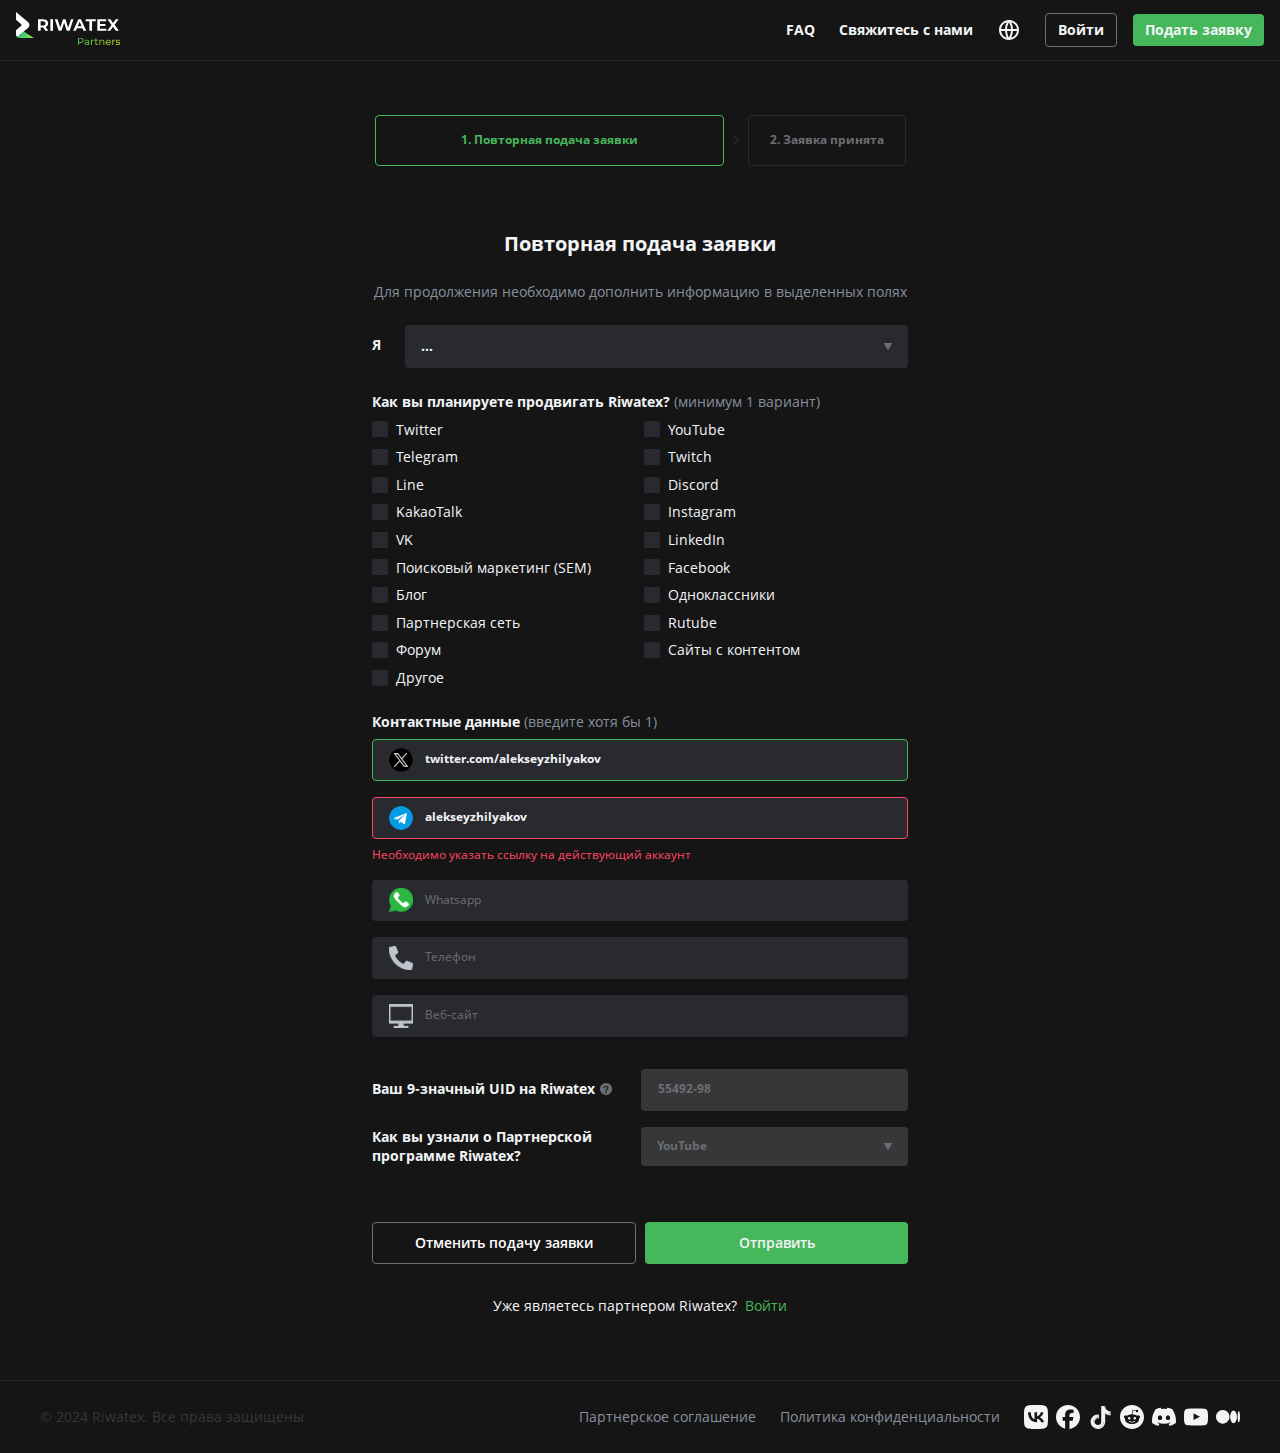
==== commit 98c4bbe8: "мелкие правки" ====
--- a/apply-repeat.html
+++ b/apply-repeat.html
@@ -231,7 +231,7 @@
                     <div class="input__error js-inputError">Введите хотя бы 1 вариант</div>
                   </div>
                   <div class="input__block application-about__last-inputs">
-                    <label class="input__label input__label--img">Ваш 8-значный UID на Riwatex
+                    <label class="input__label input__label--img">Ваш 9-значный UID на Riwatex
                       <svg>
                         <use xlink:href="img/sprites/sprite.svg#question"></use>
                       </svg>
